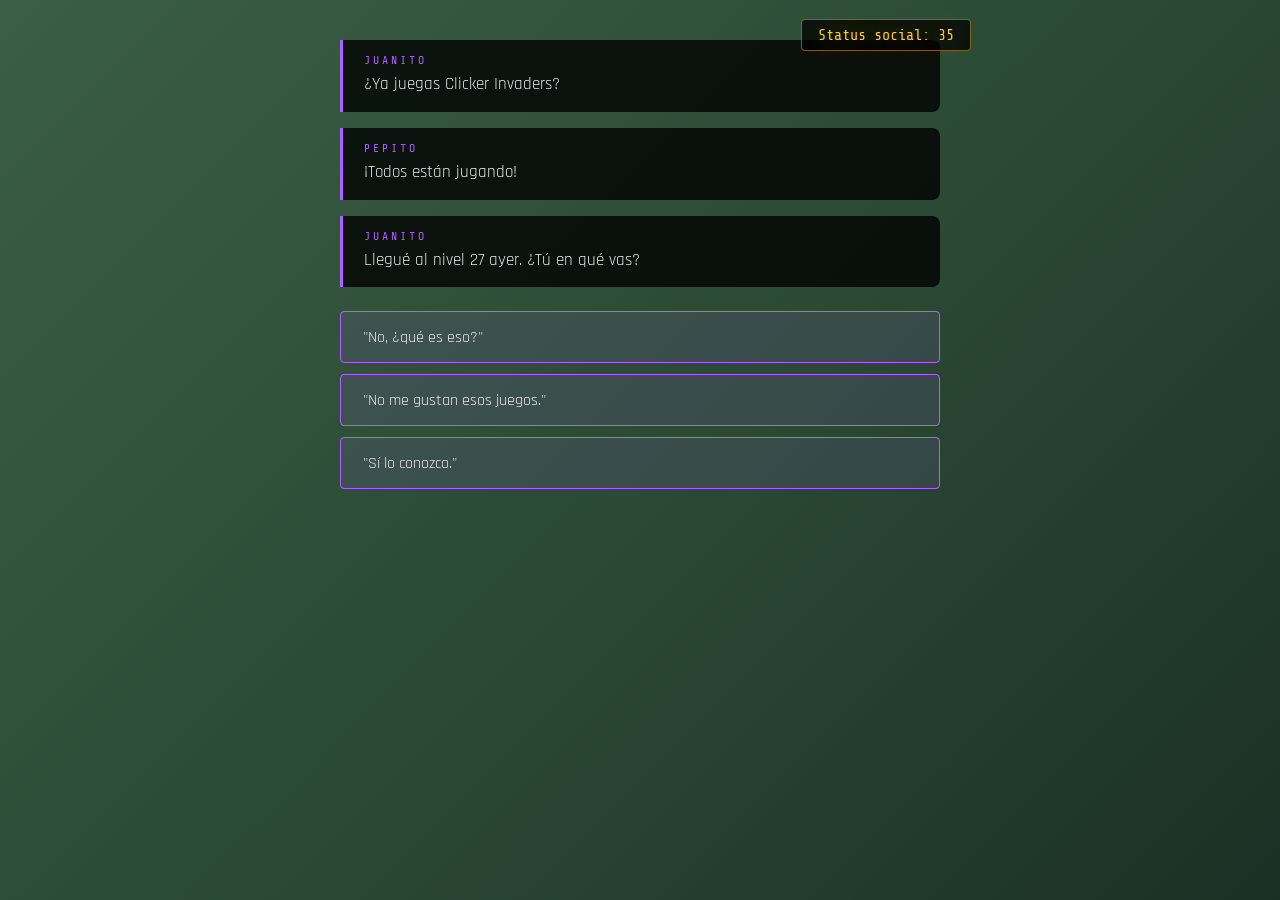
==== game/index.html @ 14fc4a37 "first commit" ====
<!DOCTYPE html>
<html lang="es">
<head>
    <meta charset="UTF-8">
    <meta name="viewport" content="width=device-width, initial-scale=1.0">
    <title>Clicker Invaders - La Historia</title>
    <link rel="preconnect" href="https://fonts.googleapis.com">
    <link href="https://fonts.googleapis.com/css2?family=Rajdhani:wght@400;600;700&family=Share+Tech+Mono&display=swap" rel="stylesheet">
    <!-- Estilos del clicker base (capa de fondo) -->
    <link rel="stylesheet" href="clicker-styles.css">
    <!-- Estilos narrativos (capa superior) -->
    <link rel="stylesheet" href="styles.css">
</head>
<body>

<!-- =============================================
     CAPA 1: EL CLICKER (siempre presente en el DOM)
     Todas las escenas que necesitan el clicker lo
     muestran simplemente quitando el overlay.
============================================= -->
<div id="game-container">
    <canvas id="particle-canvas"></canvas>
    <div id="grid-overlay"></div>

    <header id="hud-top">
        <div class="hud-block" id="block-prestige">
            <span class="hud-label">PRESTIGE</span>
            <span class="hud-value" id="prestige-count">0</span>
        </div>
        <div class="hud-block" id="block-total">
            <span class="hud-label">ALL TIME</span>
            <span class="hud-value" id="total-clicks">0</span>
        </div>
        <div class="hud-block" id="block-cps">
            <span class="hud-label">POR SEGUNDO</span>
            <span class="hud-value" id="cps-display">0</span>
        </div>
    </header>

    <main id="main-area">
        <section id="score-section">
            <div id="score-wrapper">
                <div id="score-display">0</div>
                <div id="score-label">NEXUS COINS</div>
            </div>
            <div id="combo-wrapper">
                <div id="combo-bar-track"><div id="combo-bar-fill"></div></div>
                <div id="combo-info">
                    <span id="combo-label">COMBO</span>
                    <span id="combo-count">x1</span>
                </div>
            </div>
        </section>

        <section id="clicker-section">
            <div id="click-ring-outer">
                <div id="click-ring-inner">
                    <button id="click-btn" aria-label="Clicker principal">
                        <div id="btn-core">
                            <div id="btn-icon">⬡</div>
                            <div id="btn-label">CLICK</div>
                        </div>
                        <svg id="btn-progress-svg" viewBox="0 0 220 220">
                            <circle id="btn-progress-track" cx="110" cy="110" r="100"/>
                            <circle id="btn-progress-fill" cx="110" cy="110" r="100"/>
                        </svg>
                    </button>
                </div>
            </div>
            <div id="multiplier-display"></div>
            <div id="rage-bar-wrapper">
                <div id="rage-label">RAGE</div>
                <div id="rage-bar-track"><div id="rage-bar-fill"></div></div>
            </div>
        </section>

        <section id="upgrades-section">
            <div id="upgrades-title">MEJORAS</div>
            <div id="upgrades-list"></div>
            <button id="prestige-btn" class="hidden">⬡ PRESTIGE ⬡</button>
        </section>
    </main>

    <div id="floating-layer" aria-hidden="true"></div>
    <div id="toast-container" aria-live="polite"></div>
    <button id="golden-btn" class="hidden" aria-label="Golden click especial">✦</button>
    <div id="rage-overlay" class="hidden" aria-hidden="true"></div>
</div>
<!-- fin #game-container -->


<!-- =============================================
     CAPA 2: ESCENAS NARRATIVAS (sobre el clicker)
     Cada .scene ocupa el 100% de la pantalla.
     Las que tienen fondo sólido tapan el clicker.
     Las transparentes lo dejan visible.
============================================= -->

<!-- ESCENA 1: PATIO DEL COLEGIO -->
<div id="scene-1" class="scene active">
    <div class="scene-bg school-bg"></div>
    <div class="scene-overlay"></div>
    <div class="scene-content">
        <div class="status-chip" id="s1-status">Status social: 35</div>
        <div class="dialogue-box">
            <div class="char-name">JUANITO</div>
            <div class="char-text">¿Ya juegas Clicker Invaders?</div>
        </div>
        <div class="dialogue-box">
            <div class="char-name">PEPITO</div>
            <div class="char-text">¡Todos están jugando!</div>
        </div>
        <div class="dialogue-box">
            <div class="char-name">JUANITO</div>
            <div class="char-text">Llegué al nivel 27 ayer. ¿Tú en qué vas?</div>
        </div>
        <div class="options-container" id="s1-options">
            <button class="option-btn" data-option="1">"No, ¿qué es eso?"</button>
            <button class="option-btn" data-option="2">"No me gustan esos juegos."</button>
            <button class="option-btn" data-option="3">"Sí lo conozco."</button>
        </div>
    </div>
</div>

<!-- ESCENA 2: HABITACIÓN - PRIMER CONTACTO
     Fondo semi-transparente → se ve el clicker detrás -->
<div id="scene-2" class="scene">
    <!-- Overlay oscuro encima del clicker, dejando el clicker visible -->
    <div class="scene-bg room-bg dim"></div>
    <div class="scene-overlay semi"></div>

    <div class="tutorial-hud">
        <div class="tutorial-label">Haz clic.</div>
        <div class="tutorial-goal" id="s2-goal">Clics necesarios: 20</div>
    </div>

    <div class="chat-panel" id="s2-chat">
        <!-- mensajes añadidos por JS -->
    </div>

    <div class="notif-stream" id="s2-notifs"></div>
</div>

<!-- ESCENA 3: HABITACIÓN - ENGANCHE -->
<div id="scene-3" class="scene">
    <div class="scene-bg room-bg vivid"></div>
    <div class="scene-overlay semi"></div>

    <div class="top-hud">
        <div class="meta-counter" id="s3-counter">Meta: 500 clics (0/500)</div>
        <div class="time-bar-wrap">
            <div class="time-bar-fill" id="s3-timebar"></div>
        </div>
    </div>

    <div class="auto-buys" id="s3-buys"></div>

    <div class="parent-whisper" id="s3-parents">
        <div class="parent-line">MAMÁ (a lo lejos): "¿Sigues jugando, hijo?"</div>
        <div class="parent-line">PAPÁ (desde otro cuarto): "¡Ven a cenar!"</div>
    </div>
</div>

<!-- ESCENA 4: SALA DE ESTAR -->
<div id="scene-4" class="scene">
    <div class="scene-bg living-bg"></div>
    <div class="scene-overlay semi"></div>

    <div class="tv-set" id="s4-tv"></div>
    <div class="date-ticker" id="s4-date">01/09/2026</div>

    <div class="parent-whisper" id="s4-parents">
        <div class="parent-line">MAMÁ: "Ojalá fuera igual de dedicado con los estudios…"</div>
        <div class="parent-line">PAPÁ: "Al menos en eso le va bien; solo ha bajado en química."</div>
    </div>

    <div class="click-hud" id="s4-hud">
        <div class="click-progress-label" id="s4-progress">0/200</div>
        <div class="click-warn blink" id="s4-warn" style="display:none">¡Sigue clickeando o perderás tu progreso!</div>
    </div>

    <div class="status-chip" id="s4-status">Status social: 50</div>
</div>

<!-- ESCENA 5: COMPRA NO AUTORIZADA
     Fondo sólido, sin clicker -->
<div id="scene-5" class="scene">
    <div class="scene-bg living-bg solid"></div>
    <div class="scene-overlay solid-overlay"></div>

    <div class="purchase-modal" id="s5-modal">
        <div class="purchase-title">Caja Legendaria</div>
        <div class="purchase-price">Se requiere S/100</div>
        <div class="purchase-btns">
            <button class="pbtn pbtn-no" id="s5-no">No</button>
            <button class="pbtn pbtn-yes" id="s5-yes">Sí</button>
        </div>
    </div>

    <div class="forced-notif hidden" id="s5-forced">
        ¡Caja Legendaria adquirida con éxito!
    </div>

    <div class="thought-bubble hidden" id="s5-thought">
        "¡Oh no, les voy a mentir a mis papás y me van a matar!"
    </div>

    <div class="parent-reaction hidden" id="s5-parents">
        <div class="parent-line">MAMÁ: "Hijo, ¿te sientes bien? Últimamente estás más tranquilo."</div>
        <div class="parent-line">PAPÁ: "¿Ya estás listo para una cena familiar sin quejarte? Te mereces un descanso."</div>
    </div>
</div>

<!-- ESCENA 6: HABITACIÓN - FINAL -->
<div id="scene-6" class="scene">
    <div class="scene-bg room-bg psycho"></div>
    <div class="scene-overlay semi-dark"></div>

    <div class="level-stream" id="s6-levels"></div>
    <div class="eye-reflection hidden" id="s6-eyes">👁️</div>

    <div class="meta-display hidden" id="s6-meta">
        <div class="meta-line" id="s6-meta-text">Meta actual: 100,000,000 clics</div>
    </div>

    <div class="year-display hidden" id="s6-year">2027</div>

    <div class="exit-area hidden" id="s6-exit-area">
        <button class="exit-btn" id="s6-exit-btn">SALIR</button>
    </div>

    <div class="exit-dialog-box hidden" id="s6-exit-dialog">
        <div class="exit-msg" id="s6-exit-msg"></div>
        <button class="exit-dialog-btn" id="s6-exit-action"></button>
    </div>
</div>

<!-- CRÉDITOS -->
<div id="scene-credits" class="scene">
    <div class="scene-bg credits-bg"></div>
    <div class="credits-wrap">
        <div class="credits-title">CLICKER INVADERS</div>
        <div class="credits-sub">Un juego sobre adicción y tecnología</div>
        <div class="credits-roll" id="credits-roll">
            <p>Diseño y Narrativa</p>
            <p>Arte y Tecnología</p>
            <p>2026</p>
            <p style="margin-top:3rem;opacity:0.5;font-size:0.8rem;">Gracias por jugar.</p>
        </div>
    </div>
</div>

<!-- Transición a negro -->
<div id="black-screen"></div>

<!-- =============================================
     SCRIPTS: primero clicker, luego narrativa
============================================= -->
<script src="js/state.js"></script>
<script src="js/autosave.js"></script>
<script src="js/particles.js"></script>
<script src="js/rage.js"></script>
<script src="js/combo.js"></script>
<script src="js/effects.js"></script>
<script src="js/upgrade.js"></script>
<script src="js/auto-clicker.js"></script>
<script src="js/golden-click.js"></script>
<script src="js/psychedelia.js"></script>
<script src="js/ui.js"></script>
<script src="js/upgrades-ui.js"></script>
<script src="js/prestige.js"></script>
<script src="js/game-over.js"></script>
<script src="js/engine.js"></script>
<script src="js/input.js"></script>
<script src="game.js"></script>
</body>
</html>
---- game/clicker-styles.css ----
/* =============================================
   NEXUS CLICKER — style.css
   Dark neon, CRT-adjacent, hyper-addictive UI
============================================= */

:root {
    --c-bg:       #06060a;
    --c-panel:    #0d0d14;
    --c-border:   rgba(255,255,255,0.06);
    --c-text:     #e8e8f0;
    --c-muted:    #484860;
    --c-accent:   #b060ff;
    --c-cyan:     #00e5ff;
    --c-gold:     #ffc840;
    --c-red:      #ff2055;
    --c-green:    #00ff9d;
    --c-rage:     #ff3300;
    --font-mono:  'Share Tech Mono', monospace;
    --font-ui:    'Rajdhani', sans-serif;
    --glow-acc:   0 0 20px rgba(176,96,255,0.5);
    --glow-cyan:  0 0 20px rgba(0,229,255,0.5);
    --glow-gold:  0 0 30px rgba(255,200,64,0.7);
    --glow-red:   0 0 25px rgba(255,32,85,0.6);
}

*, *::before, *::after { margin:0; padding:0; box-sizing:border-box; }

body {
    font-family: var(--font-ui);
    background: var(--c-bg);
    color: var(--c-text);
    overflow: hidden;
    height: 100vh;
    width: 100vw;
    user-select: none;
}

/* =============================================
   FONDO
============================================= */
#game-container {
    position: relative;
    width: 100vw;
    height: 100vh;
    overflow: hidden;
    display: flex;
    flex-direction: column;
}

#particle-canvas {
    position: absolute;
    inset: 0;
    z-index: 0;
    pointer-events: none;
}

#grid-overlay {
    position: absolute;
    inset: 0;
    z-index: 0;
    pointer-events: none;
    background-image:
        linear-gradient(rgba(176,96,255,0.03) 1px, transparent 1px),
        linear-gradient(90deg, rgba(176,96,255,0.03) 1px, transparent 1px);
    background-size: 50px 50px;
}

/* =============================================
   HUD SUPERIOR
============================================= */
#hud-top {
    position: relative;
    z-index: 10;
    display: flex;
    justify-content: center;
    gap: 2px;
    padding: 0.6rem 1rem 0;
}

.hud-block {
    display: flex;
    flex-direction: column;
    align-items: center;
    padding: 0.5rem 1.8rem;
    border: 1px solid var(--c-border);
    background: var(--c-panel);
    min-width: 140px;
    position: relative;
    clip-path: polygon(8px 0%, calc(100% - 8px) 0%, 100% 8px, 100% 100%, calc(100% - 8px) 100%, 8px 100%, 0% calc(100% - 8px), 0% 8px);
}

.hud-label {
    font-size: 0.65rem;
    letter-spacing: 3px;
    color: var(--c-muted);
    font-family: var(--font-mono);
    text-transform: uppercase;
}

.hud-value {
    font-family: var(--font-mono);
    font-size: 1.4rem;
    color: var(--c-text);
    letter-spacing: 2px;
    transition: color 0.2s;
}

#block-prestige .hud-value { color: var(--c-gold); }
#block-cps .hud-value { color: var(--c-cyan); }

/* =============================================
   MAIN LAYOUT
============================================= */
#main-area {
    position: relative;
    z-index: 5;
    flex: 1;
    display: grid;
    grid-template-columns: 1fr auto 1fr;
    align-items: center;
    gap: 2rem;
    padding: 1rem 2rem 1.5rem;
    max-width: 1200px;
    margin: 0 auto;
    width: 100%;
}

/* =============================================
   SCORE
============================================= */
#score-section {
    display: flex;
    flex-direction: column;
    align-items: flex-end;
    gap: 1rem;
}

#score-wrapper { text-align: right; }

#score-display {
    font-family: var(--font-mono);
    font-size: clamp(2.5rem, 5vw, 4rem);
    font-weight: 400;
    color: var(--c-text);
    text-shadow: 0 0 30px rgba(255,255,255,0.15);
    transition: transform 0.1s, color 0.2s;
    line-height: 1;
    letter-spacing: 2px;
}

#score-display.bump {
    transform: scale(1.04);
    color: #fff;
}

#score-label {
    font-size: 0.7rem;
    letter-spacing: 4px;
    color: var(--c-muted);
    margin-top: 0.4rem;
}

#combo-wrapper {
    width: 280px;
    text-align: right;
}

#combo-bar-track {
    height: 3px;
    background: rgba(255,255,255,0.06);
    border-radius: 2px;
    overflow: hidden;
    margin-bottom: 0.4rem;
}

#combo-bar-fill {
    height: 100%;
    width: 0%;
    background: linear-gradient(90deg, var(--c-accent), var(--c-cyan));
    border-radius: 2px;
    transition: width 0.1s linear;
}

#combo-info {
    display: flex;
    justify-content: flex-end;
    align-items: baseline;
    gap: 0.5rem;
}

#combo-label {
    font-size: 0.65rem;
    letter-spacing: 3px;
    color: var(--c-muted);
    font-family: var(--font-mono);
}

#combo-count {
    font-family: var(--font-mono);
    font-size: 1.4rem;
    color: var(--c-accent);
    text-shadow: var(--glow-acc);
    transition: color 0.2s, text-shadow 0.2s;
    min-width: 3ch;
}

/* =============================================
   CLICKER BUTTON
============================================= */
#clicker-section {
    display: flex;
    flex-direction: column;
    align-items: center;
    gap: 1.2rem;
}

#click-ring-outer {
    width: 260px;
    height: 260px;
    border-radius: 50%;
    background: conic-gradient(from 0deg, rgba(176,96,255,0.1), rgba(0,229,255,0.1), rgba(176,96,255,0.1));
    padding: 3px;
    animation: ring-spin 8s linear infinite;
    flex-shrink: 0;
}

@keyframes ring-spin {
    from { transform: rotate(0deg); }
    to   { transform: rotate(360deg); }
}

#click-ring-inner {
    width: 100%;
    height: 100%;
    border-radius: 50%;
    background: var(--c-bg);
    display: flex;
    align-items: center;
    justify-content: center;
    animation: ring-spin 8s linear infinite reverse;
}

#click-btn {
    position: relative;
    width: 220px;
    height: 220px;
    border-radius: 50%;
    border: none;
    background: radial-gradient(circle at 38% 35%,
        rgba(176,96,255,0.25) 0%,
        rgba(100,0,200,0.15) 40%,
        rgba(0,0,0,0.6) 100%);
    cursor: pointer;
    outline: none;
    overflow: hidden;
    transition: transform 0.08s;
    box-shadow:
        0 0 0 1px rgba(176,96,255,0.2),
        inset 0 0 40px rgba(0,0,0,0.5),
        0 0 50px rgba(176,96,255,0.15);
}

#click-btn:active {
    transform: scale(0.91) !important;
    box-shadow:
        0 0 0 1px rgba(176,96,255,0.4),
        inset 0 0 60px rgba(176,96,255,0.2),
        0 0 80px rgba(176,96,255,0.3);
}

#btn-core {
    position: absolute;
    inset: 0;
    display: flex;
    flex-direction: column;
    align-items: center;
    justify-content: center;
    gap: 0.5rem;
    z-index: 2;
    pointer-events: none;
}

#btn-icon {
    font-size: 3.5rem;
    color: var(--c-accent);
    text-shadow: var(--glow-acc);
    animation: icon-pulse 2s ease-in-out infinite;
    line-height: 1;
}

@keyframes icon-pulse {
    0%, 100% { opacity: 0.8; transform: scale(1); }
    50%       { opacity: 1;   transform: scale(1.08); text-shadow: 0 0 40px rgba(176,96,255,0.9); }
}

#btn-label {
    font-size: 0.8rem;
    letter-spacing: 5px;
    color: rgba(255,255,255,0.4);
    font-family: var(--font-mono);
}

/* SVG progress ring */
#btn-progress-svg {
    position: absolute;
    inset: 0;
    width: 100%;
    height: 100%;
    transform: rotate(-90deg);
    pointer-events: none;
    z-index: 1;
}

#btn-progress-track {
    fill: none;
    stroke: rgba(255,255,255,0.04);
    stroke-width: 3;
}

#btn-progress-fill {
    fill: none;
    stroke: var(--c-accent);
    stroke-width: 3;
    stroke-linecap: round;
    stroke-dasharray: 628;
    stroke-dashoffset: 628;
    transition: stroke-dashoffset 0.3s ease-out;
    filter: drop-shadow(0 0 4px var(--c-accent));
}

/* Idle animation */
#click-btn.idle-bounce {
    animation: idle-bounce 3s ease-in-out infinite;
}

@keyframes idle-bounce {
    0%, 100% { transform: translateY(0px); }
    50%       { transform: translateY(-6px); }
}

/* Estados especiales */
#click-btn.rage-mode {
    box-shadow:
        0 0 0 2px rgba(255,32,85,0.5),
        0 0 60px rgba(255,51,0,0.4),
        inset 0 0 50px rgba(255,0,0,0.1);
    animation: rage-pulse 0.3s ease-in-out infinite;
}

@keyframes rage-pulse {
    0%, 100% { box-shadow: 0 0 0 2px rgba(255,32,85,0.5), 0 0 40px rgba(255,51,0,0.3); }
    50%       { box-shadow: 0 0 0 3px rgba(255,32,85,0.8), 0 0 80px rgba(255,51,0,0.6); }
}

/* RAGE OVERLAY */
#rage-overlay {
    position: fixed;
    inset: 0;
    z-index: 4;
    pointer-events: none;
    background: radial-gradient(ellipse at center, transparent 40%, rgba(255,32,85,0.12) 100%);
    animation: rage-vein 1s ease-in-out infinite;
}

@keyframes rage-vein {
    0%, 100% { opacity: 0.6; }
    50%       { opacity: 1; }
}

#rage-overlay.hidden { display: none; }

/* MULTIPLIER */
#multiplier-display {
    font-family: var(--font-mono);
    font-size: 1.2rem;
    color: var(--c-gold);
    text-shadow: var(--glow-gold);
    letter-spacing: 3px;
    min-height: 1.5rem;
    text-align: center;
    transition: opacity 0.3s;
}

/* RAGE BAR */
#rage-bar-wrapper {
    display: flex;
    align-items: center;
    gap: 0.6rem;
    width: 200px;
}

#rage-label {
    font-size: 0.6rem;
    letter-spacing: 3px;
    color: var(--c-muted);
    font-family: var(--font-mono);
    flex-shrink: 0;
}

#rage-bar-track {
    flex: 1;
    height: 3px;
    background: rgba(255,255,255,0.05);
    border-radius: 2px;
    overflow: hidden;
}

#rage-bar-fill {
    height: 100%;
    width: 0%;
    background: linear-gradient(90deg, #ff6600, #ff0055);
    border-radius: 2px;
    transition: width 0.1s;
}

/* =============================================
   UPGRADES
============================================= */
#upgrades-section {
    display: flex;
    flex-direction: column;
    gap: 0.6rem;
}

#upgrades-title {
    font-size: 0.65rem;
    letter-spacing: 4px;
    color: var(--c-muted);
    font-family: var(--font-mono);
    margin-bottom: 0.2rem;
}

#upgrades-list {
    display: flex;
    flex-direction: column;
    gap: 0.5rem;
}

.upgrade-card {
    background: var(--c-panel);
    border: 1px solid var(--c-border);
    padding: 0.8rem 1rem;
    cursor: pointer;
    position: relative;
    overflow: hidden;
    transition: border-color 0.2s, transform 0.1s;
    clip-path: polygon(6px 0%, 100% 0%, 100% calc(100% - 6px), calc(100% - 6px) 100%, 0% 100%, 0% 6px);
}

.upgrade-card:hover:not(.locked) {
    border-color: rgba(176,96,255,0.35);
    transform: translateX(3px);
}

.upgrade-card:active:not(.locked) {
    transform: translateX(3px) scale(0.98);
}

.upgrade-card.locked {
    cursor: not-allowed;
    opacity: 0.4;
}

.upgrade-card.owned {
    border-color: rgba(0,229,255,0.2);
    cursor: default;
}

.upgrade-card.owned::before {
    content: '';
    position: absolute;
    left: 0; top: 0; bottom: 0;
    width: 2px;
    background: var(--c-cyan);
    box-shadow: var(--glow-cyan);
}

.upgrade-shine {
    position: absolute;
    inset: 0;
    background: linear-gradient(90deg, transparent 0%, rgba(176,96,255,0.06) 50%, transparent 100%);
    transform: translateX(-100%);
    transition: none;
}

.upgrade-card:hover:not(.locked) .upgrade-shine {
    transform: translateX(100%);
    transition: transform 0.4s ease;
}

.upgrade-name {
    font-size: 0.95rem;
    font-weight: 700;
    letter-spacing: 1px;
    color: var(--c-text);
    line-height: 1;
    margin-bottom: 0.2rem;
}

.upgrade-desc {
    font-size: 0.72rem;
    color: var(--c-muted);
    letter-spacing: 0.5px;
    line-height: 1.3;
}

.upgrade-level {
    font-family: var(--font-mono);
    font-size: 0.75rem;
    color: var(--c-cyan);
    margin-top: 0.25rem;
}

.upgrade-cost {
    font-family: var(--font-mono);
    font-size: 0.8rem;
    color: var(--c-gold);
    margin-top: 0.15rem;
}

.upgrade-card.owned .upgrade-cost {
    color: var(--c-cyan);
}

.upgrade-progress {
    position: absolute;
    bottom: 0; left: 0;
    height: 2px;
    background: rgba(176,96,255,0.4);
    transition: width 0.3s ease-out;
}

/* PRESTIGE BTN */
#prestige-btn {
    margin-top: 0.5rem;
    padding: 1rem 1.5rem;
    background: transparent;
    border: 1px solid rgba(255,200,64,0.4);
    color: var(--c-gold);
    font-family: var(--font-ui);
    font-size: 1rem;
    font-weight: 700;
    letter-spacing: 4px;
    cursor: pointer;
    text-transform: uppercase;
    transition: all 0.3s;
    text-shadow: var(--glow-gold);
    animation: prestige-glow 2s ease-in-out infinite;
}

#prestige-btn:hover {
    background: rgba(255,200,64,0.08);
    border-color: var(--c-gold);
    box-shadow: 0 0 30px rgba(255,200,64,0.2);
}

@keyframes prestige-glow {
    0%, 100% { box-shadow: 0 0 10px rgba(255,200,64,0.1); }
    50%       { box-shadow: 0 0 25px rgba(255,200,64,0.3); }
}

.hidden { display: none !important; }

/* =============================================
   FLOATING NUMBERS
============================================= */
#floating-layer {
    position: fixed;
    inset: 0;
    pointer-events: none;
    z-index: 50;
    overflow: hidden;
}

.float-num {
    position: absolute;
    font-family: var(--font-mono);
    font-size: 1.5rem;
    font-weight: 400;
    color: var(--c-cyan);
    text-shadow: var(--glow-cyan);
    pointer-events: none;
    white-space: nowrap;
    animation: float-up 1s forwards ease-out;
}

.float-num.crit {
    font-size: 2.6rem;
    color: var(--c-gold);
    text-shadow: var(--glow-gold);
}

.float-num.combo-bonus {
    font-size: 2rem;
    color: var(--c-accent);
    text-shadow: var(--glow-acc);
}

.float-num.rage-hit {
    font-size: 3rem;
    color: var(--c-red);
    text-shadow: var(--glow-red);
}

.float-num.golden {
    font-size: 3.5rem;
    color: var(--c-gold);
    text-shadow: 0 0 40px rgba(255,200,64,0.9), 0 0 80px rgba(255,200,64,0.5);
}

@keyframes float-up {
    0%   { opacity: 1;   transform: translateY(0)     scale(1); }
    20%  { opacity: 1;   transform: translateY(-20px) scale(1.1); }
    100% { opacity: 0;   transform: translateY(-120px) scale(0.8); }
}

/* =============================================
   TOAST / NOTIFICACIONES
============================================= */
#toast-container {
    position: fixed;
    bottom: 2rem;
    left: 50%;
    transform: translateX(-50%);
    z-index: 60;
    display: flex;
    flex-direction: column;
    gap: 0.5rem;
    align-items: center;
    pointer-events: none;
}

.toast {
    background: var(--c-panel);
    border: 1px solid rgba(176,96,255,0.25);
    padding: 0.6rem 1.5rem;
    font-family: var(--font-mono);
    font-size: 0.85rem;
    letter-spacing: 2px;
    color: var(--c-text);
    clip-path: polygon(8px 0%, calc(100% - 8px) 0%, 100% 8px, 100% 100%, calc(100% - 8px) 100%, 8px 100%, 0% calc(100% - 8px), 0% 8px);
    animation: toast-in 0.3s ease-out, toast-out 0.4s 2.6s forwards ease-in;
    text-align: center;
}

.toast.gold {
    border-color: rgba(255,200,64,0.5);
    color: var(--c-gold);
    text-shadow: var(--glow-gold);
}

.toast.danger {
    border-color: rgba(255,32,85,0.5);
    color: var(--c-red);
}

@keyframes toast-in {
    from { opacity: 0; transform: translateY(10px) scale(0.95); }
    to   { opacity: 1; transform: translateY(0) scale(1); }
}

@keyframes toast-out {
    from { opacity: 1; }
    to   { opacity: 0; transform: translateY(-10px); }
}

/* =============================================
   GOLDEN CLICK BUTTON
============================================= */
#golden-btn {
    position: fixed;
    z-index: 70;
    width: 60px;
    height: 60px;
    border-radius: 50%;
    border: 2px solid rgba(255,200,64,0.6);
    background: radial-gradient(circle, rgba(255,200,64,0.2), transparent);
    color: var(--c-gold);
    font-size: 1.6rem;
    cursor: pointer;
    animation: golden-spin 4s linear infinite, golden-appear 0.5s ease-out;
    box-shadow: 0 0 30px rgba(255,200,64,0.5), 0 0 60px rgba(255,200,64,0.2);
    transition: transform 0.1s;
}

#golden-btn:hover { transform: scale(1.15); }
#golden-btn:active { transform: scale(0.9); }

@keyframes golden-spin {
    from { box-shadow: 0 0 30px rgba(255,200,64,0.5); }
    50%  { box-shadow: 0 0 60px rgba(255,200,64,0.9), 0 0 100px rgba(255,200,64,0.3); }
    to   { box-shadow: 0 0 30px rgba(255,200,64,0.5); }
}

@keyframes golden-appear {
    from { opacity: 0; transform: scale(0) rotate(-180deg); }
    to   { opacity: 1; transform: scale(1) rotate(0deg); }
}

/* =============================================
   SHAKE & EFFECTS
============================================= */
@keyframes screen-shake {
    0%   { transform: translate(0,0) rotate(0deg); }
    15%  { transform: translate(-3px, 2px) rotate(-0.5deg); }
    30%  { transform: translate(3px, -2px) rotate(0.5deg); }
    45%  { transform: translate(-2px, 3px) rotate(-0.3deg); }
    60%  { transform: translate(2px, -3px) rotate(0.3deg); }
    75%  { transform: translate(-1px, 1px) rotate(-0.2deg); }
    90%  { transform: translate(1px, -1px) rotate(0.2deg); }
    100% { transform: translate(0,0) rotate(0deg); }
}

.screen-shake {
    animation: screen-shake 0.35s ease-in-out;
}

/* Flash blanco en critical */
#game-container::after {
    content: '';
    position: fixed;
    inset: 0;
    background: white;
    opacity: 0;
    pointer-events: none;
    z-index: 3;
    transition: opacity 0.05s;
}

#game-container.flash-white::after {
    opacity: 0.07;
}

/* =============================================
   RESPONSIVE (mínimo viable)
============================================= */
@media (max-width: 900px) {
    #main-area {
        grid-template-columns: 1fr;
        grid-template-rows: auto auto auto;
        padding: 0.5rem 1rem;
        gap: 0.8rem;
    }
    #score-section { align-items: center; }
    #score-wrapper { text-align: center; }
    #combo-wrapper { text-align: center; }
    #combo-info { justify-content: center; }
    #upgrades-section { align-items: center; }
    #upgrades-list { width: 100%; max-width: 400px; }
    #click-ring-outer { width: 200px; height: 200px; }
    #click-btn { width: 170px; height: 170px; }
    #btn-icon { font-size: 2.8rem; }
    .hud-block { min-width: 100px; padding: 0.4rem 0.8rem; }
    .hud-value { font-size: 1.1rem; }
}

/* ============================
   PSYCHEDELIA OVERLAYS
   ============================ */
.psych-overlay {
    position: fixed;
    inset: 0;
    pointer-events: none;
    z-index: 9997;
}

#psych-scanlines {
    background: repeating-linear-gradient(
        0deg,
        transparent 0px,
        transparent 3px,
        rgba(0, 0, 0, 0.25) 3px,
        rgba(0, 0, 0, 0.25) 6px
    );
    background-size: 100% 6px;
    opacity: 0;
    transition: opacity 0.8s ease;
}

#psych-vignette {
    background: radial-gradient(
        ellipse at center,
        transparent 40%,
        rgba(0, 0, 0, 0.8) 100%
    );
    opacity: 0;
    transition: opacity 0.8s ease;
}

#psych-noise {
    width: 100%;
    height: 100%;
    image-rendering: pixelated;
    opacity: 0;
    transition: opacity 0.5s ease;
    display: none;
    mix-blend-mode: overlay;
}

#psych-lsd {
    width: 100%;
    height: 100%;
    image-rendering: auto;
    opacity: 0;
    transition: opacity 0.8s ease;
    display: none;
    mix-blend-mode: overlay;
}

#psych-static {
    width: 100%;
    height: 100%;
    image-rendering: pixelated;
    opacity: 1;
    display: none;
    z-index: 9998;
    pointer-events: none;
    position: fixed;
    inset: 0;
}

/* ─── POLYBIUS TEXT ─── */

.psych-polybius {
    position: fixed;
    inset: 0;
    z-index: 10000;
    pointer-events: none;
    display: flex;
    align-items: center;
    justify-content: center;
    font-family: var(--font-mono);
    font-size: clamp(2rem, 8vw, 6rem);
    font-weight: 700;
    color: #fff;
    text-shadow:
        0 0 40px rgba(176, 96, 255, 0.9),
        0 0 80px rgba(176, 96, 255, 0.6),
        0 0 120px rgba(176, 96, 255, 0.3),
        -2px -2px 0 #ff2055,
         2px -2px 0 #00f0ff,
        -2px  2px 0 #00f0ff,
         2px  2px 0 #ff2055;
    letter-spacing: 8px;
    animation: polybiusIn 0.3s ease-out forwards;
}

.psych-polybius-out {
    animation: polybiusOut 1.8s ease-in forwards;
}

@keyframes polybiusIn {
    0%   { opacity: 0; transform: scale(0.3) rotate(-5deg); filter: blur(8px); }
    100% { opacity: 1; transform: scale(1) rotate(0deg); filter: blur(0); }
}

@keyframes polybiusOut {
    0%   { opacity: 1; transform: scale(1) rotate(0deg); filter: blur(0); }
    60%  { opacity: 1; transform: scale(1.05); filter: blur(0); }
    100% { opacity: 0; transform: scale(1.5) rotate(3deg); filter: blur(12px); }
}

/* ─── GAME OVER ─── */

#gameover-overlay {
    position: fixed;
    inset: 0;
    z-index: 20000;
    background: rgba(0, 0, 0, 0.92);
    display: flex;
    align-items: center;
    justify-content: center;
    animation: govFadeIn 0.4s ease-out;
}

@keyframes govFadeIn {
    0%   { opacity: 0; }
    100% { opacity: 1; }
}

#gameover-box {
    max-width: 520px;
    width: 90%;
    padding: 2rem;
    text-align: center;
}

#gameover-title {
    font-family: var(--font-mono);
    font-size: clamp(2.5rem, 8vw, 5rem);
    font-weight: 700;
    color: #ff2055;
    text-shadow: 0 0 40px rgba(255, 32, 85, 0.6), 0 0 80px rgba(255, 32, 85, 0.3);
    letter-spacing: 6px;
    margin-bottom: 0.5rem;
}

#gameover-sub {
    font-size: 0.85rem;
    color: var(--c-muted);
    letter-spacing: 2px;
    margin-bottom: 1.5rem;
}

#gameover-stats {
    display: flex;
    flex-wrap: wrap;
    gap: 0.8rem;
    justify-content: center;
    margin-bottom: 1.5rem;
}

.gov-stat {
    background: rgba(255, 255, 255, 0.04);
    border: 1px solid rgba(255, 255, 255, 0.06);
    border-radius: 8px;
    padding: 0.6rem 1rem;
    min-width: 100px;
    flex: 1;
}

.gov-lbl {
    display: block;
    font-size: 0.6rem;
    color: var(--c-muted);
    letter-spacing: 1px;
    margin-bottom: 0.2rem;
}

.gov-val {
    display: block;
    font-family: var(--font-mono);
    font-size: 1rem;
    color: var(--c-gold);
}

#gameover-actions {
    display: flex;
    flex-direction: column;
    gap: 0.6rem;
    align-items: center;
}

.gov-btn {
    font-family: var(--font-mono);
    font-weight: 700;
    letter-spacing: 2px;
    border: none;
    border-radius: 6px;
    padding: 0.8rem 1.5rem;
    cursor: pointer;
    font-size: 0.9rem;
    width: 100%;
    max-width: 320px;
    transition: transform 0.15s, box-shadow 0.15s;
}

.gov-btn:hover {
    transform: scale(1.03);
}

.gov-btn-pay {
    background: linear-gradient(135deg, #b060ff, #ff2055);
    color: #fff;
    box-shadow: 0 0 20px rgba(176, 96, 255, 0.4);
}

.gov-btn-pay:hover {
    box-shadow: 0 0 40px rgba(176, 96, 255, 0.6);
}

.gov-btn-quit {
    background: rgba(255, 255, 255, 0.06);
    color: var(--c-muted);
    border: 1px solid rgba(255, 255, 255, 0.1);
}

.gov-btn-quit:hover {
    color: #fff;
    border-color: rgba(255, 255, 255, 0.3);
}

.gov-no-revive {
    font-size: 0.8rem;
    color: #ff2055;
    letter-spacing: 1px;
    padding: 0.5rem;
}

/* ─── PAGO FALSO ─── */

#gameover-pay-sim {
    padding: 2rem 1rem;
}

#gov-card {
    font-size: 4rem;
    margin-bottom: 1rem;
    animation: cardPulse 0.6s ease-in-out infinite alternate;
}

@keyframes cardPulse {
    0%   { transform: scale(1); }
    100% { transform: scale(1.08); }
}

#gov-pay-status {
    font-size: 0.9rem;
    color: var(--c-cyan);
    letter-spacing: 2px;
    margin-bottom: 1rem;
}

#gov-pay-track {
    width: 100%;
    height: 6px;
    background: rgba(255, 255, 255, 0.1);
    border-radius: 3px;
    overflow: hidden;
}

#gov-pay-fill {
    width: 0%;
    height: 100%;
    background: linear-gradient(90deg, #b060ff, #ff2055);
    border-radius: 3px;
    transition: width 0.15s;
}

/* ─── "MIRA LO QUE TE PERDERÁS" ─── */

#gov-miss-title {
    font-size: clamp(1.1rem, 4vw, 1.6rem);
    font-weight: 700;
    color: var(--c-gold);
    letter-spacing: 2px;
    margin-bottom: 1.2rem;
    animation: govBlink 0.8s ease-in-out infinite alternate;
}

@keyframes govBlink {
    0%   { opacity: 0.6; }
    100% { opacity: 1; }
}

#gov-miss-items {
    display: flex;
    flex-direction: column;
    gap: 0.6rem;
    margin-bottom: 1.2rem;
}

.gov-miss-item {
    font-family: var(--font-mono);
    font-size: 0.85rem;
    color: var(--c-text);
    padding: 0.5rem;
    background: rgba(255, 255, 255, 0.03);
    border: 1px solid rgba(255, 255, 255, 0.06);
    border-radius: 6px;
    animation: govSlideIn 0.3s ease-out backwards;
}

.gov-miss-item:nth-child(1) { animation-delay: 0.1s; }
.gov-miss-item:nth-child(2) { animation-delay: 0.3s; }
.gov-miss-item:nth-child(3) { animation-delay: 0.5s; }
.gov-miss-item:nth-child(4) { animation-delay: 0.7s; }
.gov-miss-item:nth-child(5) { animation-delay: 0.9s; }

@keyframes govSlideIn {
    0%   { opacity: 0; transform: translateX(-30px); }
    100% { opacity: 1; transform: translateX(0); }
}

#gov-miss-pulse {
    font-size: 0.85rem;
    color: #ff2055;
    letter-spacing: 1px;
    margin-bottom: 1rem;
    animation: govBlink 0.5s ease-in-out infinite alternate;
}

/* ─── REINICIANDO ─── */

#gov-reset-title {
    font-family: var(--font-mono);
    font-size: clamp(1.5rem, 5vw, 2.5rem);
    color: #ff2055;
    letter-spacing: 4px;
    margin-bottom: 1rem;
}

#gov-reset-track {
    width: 100%;
    height: 8px;
    background: rgba(255, 255, 255, 0.08);
    border-radius: 4px;
    overflow: hidden;
    margin-bottom: 0.8rem;
}

#gov-reset-fill {
    width: 0%;
    height: 100%;
    background: linear-gradient(90deg, #ff2055, #b060ff);
    border-radius: 4px;
    transition: width 0.15s;
}

#gov-reset-text {
    font-size: 0.75rem;
    color: var(--c-muted);
    letter-spacing: 1px;
    font-family: var(--font-mono);
}
---- game/styles.css ----
/* =============================================
   CLICKER INVADERS - LA HISTORIA
   Capa narrativa sobre el clicker
============================================= */

:root {
    --c-bg:      #06060a;
    --c-panel:   #0d0d14;
    --c-border:  rgba(255,255,255,0.06);
    --c-text:    #e8e8f0;
    --c-muted:   #484860;
    --c-accent:  #b060ff;
    --c-cyan:    #00e5ff;
    --c-gold:    #ffc840;
    --c-red:     #ff2055;
    --c-green:   #00ff9d;
    --font-mono: 'Share Tech Mono', monospace;
    --font-ui:   'Rajdhani', sans-serif;
    --glow-acc:  0 0 20px rgba(176,96,255,0.5);
    --glow-gold: 0 0 30px rgba(255,200,64,0.7);
    --glow-red:  0 0 25px rgba(255,32,85,0.6);
    --glow-cyan: 0 0 20px rgba(0,229,255,0.5);
}

*, *::before, *::after { margin:0; padding:0; box-sizing:border-box; }

html, body {
    width: 100vw;
    height: 100vh;
    overflow: hidden;
    background: var(--c-bg);
    color: var(--c-text);
    font-family: var(--font-ui);
    user-select: none;
}

/* =============================================
   CLICKER BASE (fondo de todo)
   El #game-container del clicker queda fijo
   detrás de las escenas narrativas.
   pointer-events:none por defecto — solo se
   habilita cuando la escena activa lo necesita.
============================================= */

#game-container {
    position: fixed;
    inset: 0;
    z-index: 1;
    display: flex;
    flex-direction: column;
    overflow: hidden;
    pointer-events: none; /* las escenas controlan cuándo el clicker recibe clics */
}

/* Cuando el clicker está activo lo habilitamos via JS con:
   #game-container { pointer-events: auto }
   o directamente en el botón. */
#click-btn {
    pointer-events: none; /* empieza deshabilitado, game.js lo activa */
}

/* =============================================
   ESCENAS NARRATIVAS
   z-index: 10 → siempre encima del clicker
============================================= */

.scene {
    position: fixed;
    inset: 0;
    z-index: 10;
    display: none;
    opacity: 0;
    transition: opacity 0.7s ease;
    pointer-events: none;
}

.scene.active {
    display: block;
    opacity: 1;
    pointer-events: none; /* default: clicks fall through to the clicker below */
}

/* Scenes that need to capture clicks (solid background, no clicker underneath) */
#scene-1.active,
#scene-5.active,
#scene-credits.active {
    pointer-events: auto;
}

/* For scenes 2,3,4,6: only specific HUD elements capture clicks.
   The scene itself stays pointer-events:none so the clicker button
   underneath receives mouse events. */

/* ── Fondos de escena ── */
.scene-bg {
    position: absolute;
    inset: 0;
    z-index: 0;
    pointer-events: none;
}

.school-bg  { background: linear-gradient(135deg, #3b5e46 0%, #2a4834 55%, #1b3024 100%); }
.room-bg    { background: linear-gradient(135deg, #18182e 0%, #10101e 55%, #080810 100%); }
.living-bg  { background: linear-gradient(135deg, #0e0e1a 0%, #080810 55%, #040408 100%); }
.credits-bg { background: #000; }

.dim    { filter: saturate(0.45); }
.vivid  { filter: saturate(1.5) brightness(1.05); }
.psycho { filter: saturate(2.8) brightness(1.2) hue-rotate(20deg); }

/* ── Overlays de escena ── */
.scene-overlay {
    position: absolute;
    inset: 0;
    z-index: 1;
    pointer-events: none;
}

/* Escenas que muestran el clicker de fondo:
   overlay semi-transparente + pointer-events:none en el bg.
   El clicker (z-index:1) queda visible a través. */
.semi        { background: rgba(0,0,0,0.0); } /* transparente — clicker visible */
.semi-dark   { background: rgba(0,0,0,0.25); }
.solid-overlay { background: rgba(6,6,10,0.98); }

/* Escenas 2,3,4,6: la escena NO tiene fondo sólido,
   por eso el clicker es visible debajo */
#scene-2 .scene-bg,
#scene-3 .scene-bg,
#scene-4 .scene-bg,
#scene-6 .scene-bg { opacity: 0.4; }

/* =============================================
   CONTENIDO DE ESCENAS
   Todo lo narrativo tiene z-index >= 20
============================================= */

.scene-content {
    position: relative;
    z-index: 20;
    width: 100%;
    max-width: 720px;
    padding: 2.5rem 2rem;
    margin: 0 auto;
    display: flex;
    flex-direction: column;
    align-items: center;
    gap: 1rem;
    max-height: 100vh;
    overflow-y: auto;
}

/* ── STATUS CHIP ── */
.status-chip {
    position: absolute;
    top: 1.2rem;
    right: 1.8rem;
    z-index: 30;
    font-family: var(--font-mono);
    font-size: 0.95rem;
    color: var(--c-gold);
    background: rgba(0,0,0,0.75);
    padding: 0.4rem 1rem;
    border: 1px solid rgba(255,200,64,0.45);
    border-radius: 4px;
    text-shadow: var(--glow-gold);
    pointer-events: none;
}

/* ── DIÁLOGOS ── */
.dialogue-box {
    background: rgba(0,0,0,0.78);
    border-left: 3px solid var(--c-accent);
    padding: 0.9rem 1.3rem;
    border-radius: 0 8px 8px 0;
    width: 100%;
    max-width: 600px;
    animation: fadeSlideIn 0.4s ease both;
}

.char-name {
    font-family: var(--font-mono);
    font-size: 0.72rem;
    color: var(--c-accent);
    letter-spacing: 3px;
    margin-bottom: 0.3rem;
}

.char-text {
    font-size: 1.05rem;
    line-height: 1.5;
    color: var(--c-text);
}

@keyframes fadeSlideIn {
    from { opacity: 0; transform: translateX(-12px); }
    to   { opacity: 1; transform: translateX(0); }
}

/* ── OPCIONES (escena 1) ── */
.options-container {
    display: flex;
    flex-direction: column;
    gap: 0.7rem;
    width: 100%;
    max-width: 600px;
    margin-top: 0.5rem;
}

.option-btn {
    background: rgba(176,96,255,0.1);
    border: 1px solid var(--c-accent);
    color: var(--c-text);
    padding: 0.9rem 1.4rem;
    font-family: var(--font-ui);
    font-size: 1rem;
    cursor: pointer;
    transition: background 0.2s, transform 0.15s;
    border-radius: 4px;
    text-align: left;
}

.option-btn:hover {
    background: rgba(176,96,255,0.28);
    transform: translateX(5px);
}

/* =============================================
   TUTORIAL HUD (escena 2)
============================================= */

.tutorial-hud {
    position: absolute;
    top: 1.5rem;
    left: 50%;
    transform: translateX(-50%);
    z-index: 25;
    text-align: center;
    pointer-events: none;
    background: rgba(0,0,0,0.65);
    padding: 0.7rem 2rem;
    border-radius: 8px;
    border: 1px solid rgba(0,229,255,0.2);
}

.tutorial-label {
    font-family: var(--font-mono);
    font-size: 1.8rem;
    color: var(--c-cyan);
    text-shadow: var(--glow-cyan);
    margin-bottom: 0.25rem;
}

.tutorial-goal {
    font-family: var(--font-mono);
    font-size: 1.1rem;
    color: var(--c-gold);
    text-shadow: var(--glow-gold);
}

/* =============================================
   CHAT PANEL (escena 2)
============================================= */

.chat-panel {
    position: absolute;
    bottom: 2rem;
    right: 1.5rem;
    z-index: 25;
    width: 280px;
    background: rgba(0,0,0,0.88);
    border: 1px solid var(--c-border);
    border-radius: 8px;
    padding: 0.8rem 1rem;
    pointer-events: none;
}

.chat-msg {
    font-size: 0.88rem;
    color: var(--c-text);
    margin-bottom: 0.45rem;
    animation: fadeSlideIn 0.4s ease both;
}

.chat-from {
    color: var(--c-accent);
    font-weight: 700;
}

/* =============================================
   STREAM DE NOTIFICACIONES (escena 2)
============================================= */

.notif-stream {
    position: absolute;
    top: 5.5rem;
    left: 50%;
    transform: translateX(-50%);
    z-index: 25;
    text-align: center;
    pointer-events: none;
    width: 420px;
}

.game-notif {
    font-family: var(--font-mono);
    font-size: 0.95rem;
    color: var(--c-green);
    margin-bottom: 0.2rem;
    animation: notifPop 3.5s ease both;
    background: rgba(0,0,0,0.6);
    padding: 0.3rem 0.8rem;
    border-radius: 4px;
    display: inline-block;
}

@keyframes notifPop {
    0%   { opacity: 0; transform: scale(0.85); }
    12%  { opacity: 1; transform: scale(1.03); }
    70%  { opacity: 1; }
    100% { opacity: 0; transform: translateY(-8px) scale(0.9); }
}

/* =============================================
   TOP HUD (escena 3)
============================================= */

.top-hud {
    position: absolute;
    top: 1.2rem;
    left: 50%;
    transform: translateX(-50%);
    z-index: 25;
    text-align: center;
    pointer-events: none;
    background: rgba(0,0,0,0.65);
    padding: 0.7rem 2rem;
    border-radius: 8px;
    border: 1px solid rgba(0,229,255,0.2);
}

.meta-counter {
    font-family: var(--font-mono);
    font-size: 1.2rem;
    color: var(--c-cyan);
    text-shadow: var(--glow-cyan);
    margin-bottom: 0.5rem;
}

.time-bar-wrap {
    width: 280px;
    height: 5px;
    background: rgba(255,255,255,0.1);
    border-radius: 3px;
    overflow: hidden;
    margin: 0 auto;
}

.time-bar-fill {
    height: 100%;
    width: 0%;
    background: linear-gradient(90deg, var(--c-accent), var(--c-cyan));
    border-radius: 3px;
    transition: width 0.15s linear;
}

/* =============================================
   AUTO-COMPRAS (escena 3)
============================================= */

.auto-buys {
    position: absolute;
    top: 5.5rem;
    right: 1.8rem;
    z-index: 25;
    text-align: right;
    pointer-events: none;
}

.buy-notif {
    font-family: var(--font-mono);
    font-size: 0.88rem;
    color: var(--c-gold);
    margin-bottom: 0.25rem;
    background: rgba(0,0,0,0.7);
    padding: 0.25rem 0.6rem;
    border-radius: 3px;
    animation: slideFromRight 0.4s ease both;
}

@keyframes slideFromRight {
    from { opacity: 0; transform: translateX(20px); }
    to   { opacity: 1; transform: translateX(0); }
}

/* =============================================
   SUSURROS DE PADRES
============================================= */

.parent-whisper {
    position: absolute;
    bottom: 2rem;
    left: 1.8rem;
    z-index: 25;
    max-width: 420px;
    pointer-events: none;
    opacity: 0;
    transition: opacity 1s ease;
}

.parent-whisper.show { opacity: 1; }

.parent-line {
    font-style: italic;
    color: var(--c-muted);
    font-size: 0.88rem;
    margin-bottom: 0.4rem;
    background: rgba(0,0,0,0.55);
    padding: 0.2rem 0.5rem;
    border-radius: 3px;
}

/* =============================================
   TV (escena 4)
============================================= */

.tv-set {
    position: absolute;
    top: 12%;
    left: 4%;
    width: 200px;
    height: 145px;
    background: rgba(70,70,110,0.3);
    border: 2px solid rgba(255,255,255,0.07);
    border-radius: 6px;
    z-index: 15;
    animation: tvFlicker 0.12s infinite;
}

@keyframes tvFlicker {
    0%, 100% { opacity: 0.72; }
    50%       { opacity: 0.88; }
}

/* =============================================
   DATE TICKER (escena 4)
============================================= */

.date-ticker {
    position: absolute;
    top: 1.2rem;
    left: 50%;
    transform: translateX(-50%);
    z-index: 25;
    font-family: var(--font-mono);
    font-size: 1.7rem;
    color: var(--c-gold);
    text-shadow: var(--glow-gold);
    pointer-events: none;
    background: rgba(0,0,0,0.6);
    padding: 0.4rem 1.2rem;
    border-radius: 6px;
}

/* =============================================
   CLICK HUD (escena 4)
============================================= */

.click-hud {
    position: absolute;
    bottom: 5.5rem;
    left: 50%;
    transform: translateX(-50%);
    z-index: 25;
    text-align: center;
    pointer-events: none;
    background: rgba(0,0,0,0.7);
    padding: 0.7rem 1.5rem;
    border-radius: 8px;
    border: 1px solid rgba(0,229,255,0.2);
}

.click-progress-label {
    font-family: var(--font-mono);
    font-size: 1.4rem;
    color: var(--c-cyan);
    margin-bottom: 0.35rem;
}

.click-warn {
    font-family: var(--font-mono);
    font-size: 0.88rem;
    color: var(--c-red);
    text-shadow: var(--glow-red);
}

.blink { animation: blinkAnim 0.85s ease-in-out infinite; }

@keyframes blinkAnim {
    0%, 100% { opacity: 1; }
    50%       { opacity: 0.35; }
}

/* =============================================
   ESCENA 5: COMPRA
============================================= */

.purchase-modal {
    position: absolute;
    top: 50%;
    left: 50%;
    transform: translate(-50%, -50%);
    z-index: 25;
    background: rgba(10,10,20,0.97);
    border: 2px solid var(--c-gold);
    border-radius: 10px;
    padding: 2.5rem 3rem;
    text-align: center;
    box-shadow: 0 0 60px rgba(255,200,64,0.25);
    min-width: 320px;
}

.purchase-title {
    font-family: var(--font-mono);
    font-size: 1.8rem;
    color: var(--c-gold);
    text-shadow: var(--glow-gold);
    margin-bottom: 0.5rem;
}

.purchase-price {
    font-family: var(--font-mono);
    font-size: 1.3rem;
    color: var(--c-text);
    margin-bottom: 1.8rem;
}

.purchase-btns {
    display: flex;
    gap: 1.2rem;
    justify-content: center;
}

.pbtn {
    padding: 0.8rem 2rem;
    font-family: var(--font-ui);
    font-size: 1.1rem;
    font-weight: 700;
    cursor: pointer;
    border-radius: 5px;
    transition: all 0.2s;
    letter-spacing: 2px;
}

.pbtn-no  { background: rgba(255,32,85,0.15); color: var(--c-red);   border: 1px solid var(--c-red); }
.pbtn-no:hover  { background: rgba(255,32,85,0.3); }
.pbtn-yes { background: rgba(0,255,157,0.15); color: var(--c-green); border: 1px solid var(--c-green); }
.pbtn-yes:hover { background: rgba(0,255,157,0.3); }

.forced-notif {
    position: absolute;
    top: 50%;
    left: 50%;
    transform: translate(-50%,-50%);
    z-index: 28;
    font-family: var(--font-mono);
    font-size: 1.6rem;
    color: var(--c-gold);
    text-shadow: var(--glow-gold);
    text-align: center;
    background: rgba(0,0,0,0.85);
    padding: 1.2rem 2rem;
    border-radius: 8px;
    border: 1px solid rgba(255,200,64,0.4);
    animation: pulse 0.6s ease infinite alternate;
}

@keyframes pulse {
    from { transform: translate(-50%,-50%) scale(1); }
    to   { transform: translate(-50%,-50%) scale(1.04); }
}

.thought-bubble {
    position: absolute;
    top: 34%;
    left: 50%;
    transform: translateX(-50%);
    z-index: 29;
    font-style: italic;
    font-size: 1.05rem;
    color: var(--c-text);
    background: rgba(0,0,0,0.88);
    border: 1px solid var(--c-border);
    border-radius: 8px;
    padding: 1rem 1.5rem;
    max-width: 480px;
    text-align: center;
}

.parent-reaction {
    position: absolute;
    bottom: 8%;
    left: 50%;
    transform: translateX(-50%);
    z-index: 25;
    max-width: 560px;
    text-align: center;
    background: rgba(0,0,0,0.6);
    padding: 1rem 1.5rem;
    border-radius: 8px;
}

.parent-reaction .parent-line {
    font-size: 1rem;
    color: var(--c-text);
    opacity: 0.9;
    margin-bottom: 0.6rem;
    font-style: italic;
}

/* =============================================
   ESCENA 6: FINAL
============================================= */

.level-stream {
    position: absolute;
    top: 3rem;
    left: 50%;
    transform: translateX(-50%);
    z-index: 25;
    text-align: center;
    pointer-events: none;
    width: 500px;
    max-height: 180px;
    overflow: hidden;
}

.lvl-notif {
    font-family: var(--font-mono);
    font-size: 0.88rem;
    color: var(--c-green);
    margin-bottom: 0.18rem;
    animation: fadeSlideIn 0.3s ease both;
    background: rgba(0,0,0,0.5);
    padding: 0.15rem 0.5rem;
    border-radius: 3px;
    display: inline-block;
}

.eye-reflection {
    position: fixed;
    top: 50%;
    left: 50%;
    transform: translate(-50%,-50%);
    z-index: 22;
    font-size: 7rem;
    opacity: 0.18;
    pointer-events: none;
    filter: blur(2px);
    animation: eyePulse 2.2s ease-in-out infinite;
}

@keyframes eyePulse {
    0%,100% { opacity: 0.14; transform: translate(-50%,-50%) scale(1); }
    50%     { opacity: 0.26; transform: translate(-50%,-50%) scale(1.07); }
}

.meta-display {
    position: absolute;
    bottom: 38%;
    left: 50%;
    transform: translateX(-50%);
    z-index: 25;
    text-align: center;
    pointer-events: none;
    background: rgba(0,0,0,0.65);
    padding: 0.6rem 1.5rem;
    border-radius: 6px;
}

.meta-line {
    font-family: var(--font-mono);
    font-size: 1.1rem;
    color: var(--c-cyan);
    animation: metaChange 0.35s ease;
}

@keyframes metaChange {
    0%   { opacity: 0; transform: scale(0.9); }
    100% { opacity: 1; transform: scale(1); }
}

.year-display {
    position: absolute;
    bottom: 26%;
    left: 50%;
    transform: translateX(-50%);
    z-index: 25;
    font-family: var(--font-mono);
    font-size: 3.5rem;
    color: var(--c-accent);
    text-shadow: var(--glow-acc);
    pointer-events: none;
    background: rgba(0,0,0,0.5);
    padding: 0.2rem 1.2rem;
    border-radius: 6px;
}

.exit-area {
    position: absolute;
    bottom: 9%;
    left: 50%;
    transform: translateX(-50%);
    z-index: 30;
    pointer-events: auto;
}

.exit-btn {
    background: rgba(255,32,85,0.18);
    border: 2px solid var(--c-red);
    color: var(--c-red);
    padding: 1rem 3.5rem;
    font-family: var(--font-mono);
    font-size: 1.2rem;
    cursor: pointer;
    border-radius: 4px;
    letter-spacing: 4px;
    transition: all 0.25s;
    text-shadow: var(--glow-red);
}

.exit-btn:hover {
    background: rgba(255,32,85,0.35);
    transform: scale(1.04);
}

/* ── Diálogo de salida (uno a la vez) ── */
.exit-dialog-box {
    position: absolute;
    top: 50%;
    left: 50%;
    transform: translate(-50%,-50%);
    z-index: 35;
    background: rgba(4,4,12,0.97);
    border: 1px solid var(--c-border);
    border-radius: 8px;
    padding: 2.5rem 3rem;
    text-align: center;
    min-width: 340px;
    box-shadow: 0 0 40px rgba(0,0,0,0.9);
    animation: fadeSlideIn 0.3s ease both;
    pointer-events: auto;
}

.exit-msg {
    font-family: var(--font-mono);
    font-size: 1.2rem;
    color: var(--c-text);
    margin-bottom: 1.5rem;
    line-height: 1.5;
}

.exit-dialog-btn {
    background: rgba(176,96,255,0.2);
    border: 1px solid var(--c-accent);
    color: var(--c-accent);
    padding: 0.75rem 2.5rem;
    font-family: var(--font-ui);
    font-size: 1rem;
    font-weight: 700;
    cursor: pointer;
    border-radius: 4px;
    letter-spacing: 3px;
    transition: all 0.2s;
}

.exit-dialog-btn:hover {
    background: rgba(176,96,255,0.38);
    transform: scale(1.04);
}

.exit-dialog-btn.yes-btn {
    background: rgba(0,255,157,0.15);
    border-color: var(--c-green);
    color: var(--c-green);
}

.exit-dialog-btn.return-btn {
    background: rgba(255,200,64,0.2);
    border: 2px solid var(--c-gold);
    color: var(--c-gold);
    font-size: 1.1rem;
    padding: 0.9rem 2.8rem;
}

/* =============================================
   CRÉDITOS
============================================= */

#scene-credits {
    z-index: 200;
    display: flex;
    align-items: center;
    justify-content: center;
}

.credits-wrap {
    position: relative;
    z-index: 210;
    text-align: center;
    padding: 2rem;
}

.credits-title {
    font-family: var(--font-mono);
    font-size: clamp(2rem, 6vw, 4rem);
    color: var(--c-gold);
    text-shadow: var(--glow-gold);
    margin-bottom: 0.5rem;
    letter-spacing: 6px;
}

.credits-sub {
    font-size: 1.1rem;
    color: var(--c-muted);
    margin-bottom: 3rem;
    letter-spacing: 2px;
}

.credits-roll {
    animation: creditsScroll 12s linear forwards;
    font-size: 1.1rem;
    color: var(--c-text);
    line-height: 2.5;
}

@keyframes creditsScroll {
    from { opacity: 1; transform: translateY(0); }
    to   { opacity: 0; transform: translateY(-160px); }
}

/* =============================================
   TRANSICIÓN A NEGRO
============================================= */

#black-screen {
    position: fixed;
    inset: 0;
    background: #000;
    z-index: 9900;
    opacity: 0;
    pointer-events: none;
    transition: opacity 0.7s ease;
}

#black-screen.fade-in  { opacity: 1; pointer-events: all; }

/* =============================================
   VISTA TERCERA PERSONA (escena 6 ending)
============================================= */

.third-person-view {
    position: absolute;
    inset: 0;
    z-index: 40;
    display: flex;
    flex-direction: column;
    align-items: center;
    justify-content: center;
    text-align: center;
    padding: 2rem;
    background: rgba(0,0,0,0.55);
}

.third-person-view p {
    font-family: var(--font-mono);
    font-size: 1.35rem;
    color: var(--c-text);
    margin-bottom: 1.2rem;
    max-width: 600px;
    line-height: 1.65;
}

/* =============================================
   UTILIDAD
============================================= */

.hidden { display: none !important; }

/* Elementos del clicker que aparecen en body:
   aseguramos que queden encima de las escenas */
#floating-layer  { z-index: 500 !important; }
#toast-container { z-index: 500 !important; }
#golden-btn      { z-index: 500 !important; }
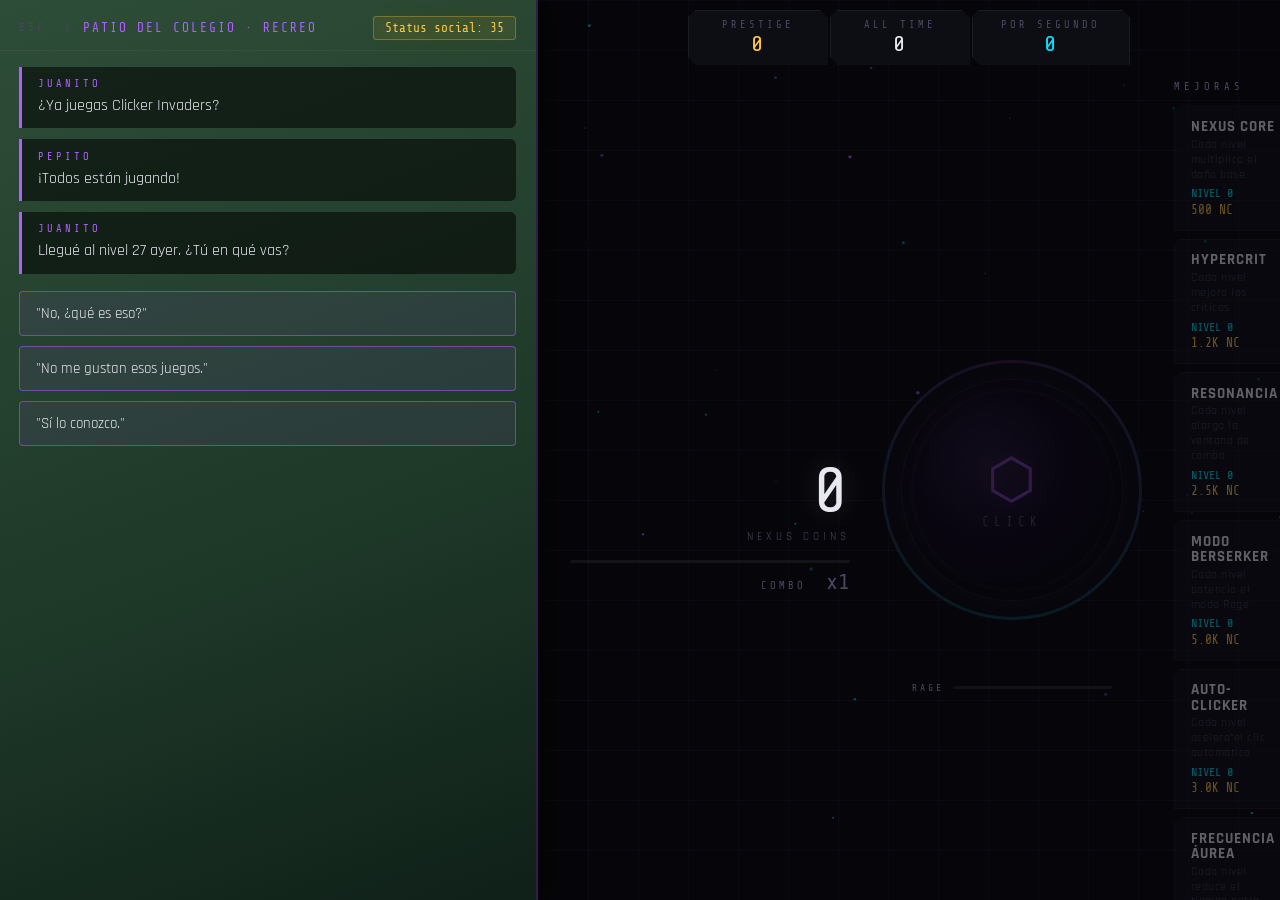
==== commit c9603b7c: "fixes" ====
--- a/game/index.html
+++ b/game/index.html
@@ -6,17 +6,184 @@
     <title>Clicker Invaders - La Historia</title>
     <link rel="preconnect" href="https://fonts.googleapis.com">
     <link href="https://fonts.googleapis.com/css2?family=Rajdhani:wght@400;600;700&family=Share+Tech+Mono&display=swap" rel="stylesheet">
-    <!-- Estilos del clicker base (capa de fondo) -->
     <link rel="stylesheet" href="clicker-styles.css">
-    <!-- Estilos narrativos (capa superior) -->
     <link rel="stylesheet" href="styles.css">
 </head>
 <body>
 
 <!-- =============================================
-     CAPA 1: EL CLICKER (siempre presente en el DOM)
-     Todas las escenas que necesitan el clicker lo
-     muestran simplemente quitando el overlay.
+     PANEL IZQUIERDO: NARRATIVA
+     Todas las escenas van aquí adentro.
+     Se muestran/ocultan con .active
+============================================= -->
+<div id="story-panel">
+
+    <!-- ESCENA 1: PATIO DEL COLEGIO -->
+    <div id="scene-1" class="scene active">
+        <div class="scene-bg school-bg"></div>
+        <div class="scene-header">
+            <span class="scene-label">ESC. 1</span>
+            <span class="scene-location">PATIO DEL COLEGIO · RECREO</span>
+            <span class="status-chip" id="s1-status">Status social: 35</span>
+        </div>
+        <div class="scene-content">
+            <div class="dialogue-box">
+                <div class="char-name">JUANITO</div>
+                <div class="char-text">¿Ya juegas Clicker Invaders?</div>
+            </div>
+            <div class="dialogue-box">
+                <div class="char-name">PEPITO</div>
+                <div class="char-text">¡Todos están jugando!</div>
+            </div>
+            <div class="dialogue-box">
+                <div class="char-name">JUANITO</div>
+                <div class="char-text">Llegué al nivel 27 ayer. ¿Tú en qué vas?</div>
+            </div>
+            <div class="options-container" id="s1-options">
+                <button class="option-btn" data-option="1">"No, ¿qué es eso?"</button>
+                <button class="option-btn" data-option="2">"No me gustan esos juegos."</button>
+                <button class="option-btn" data-option="3">"Sí lo conozco."</button>
+            </div>
+        </div>
+    </div>
+
+    <!-- ESCENA 2: HABITACIÓN - PRIMER CONTACTO -->
+    <div id="scene-2" class="scene">
+        <div class="scene-bg room-bg dim"></div>
+        <div class="scene-header">
+            <span class="scene-label">ESC. 2</span>
+            <span class="scene-location">HABITACIÓN · PC</span>
+            <span class="status-chip" id="s2-status">Status social: 35</span>
+        </div>
+        <div class="tutorial-hud">
+            <div class="tutorial-label">Haz clic.</div>
+            <div class="tutorial-goal" id="s2-goal">Clics necesarios: 20</div>
+        </div>
+        <div class="notif-stream" id="s2-notifs"></div>
+        <div class="scene-content" style="flex:1"></div>
+        <div class="chat-panel" id="s2-chat">
+            <div class="chat-title">CHAT DEL GRUPO</div>
+        </div>
+    </div>
+
+    <!-- ESCENA 3: HABITACIÓN - ENGANCHE -->
+    <div id="scene-3" class="scene">
+        <div class="scene-bg room-bg vivid"></div>
+        <div class="scene-header">
+            <span class="scene-label">ESC. 3</span>
+            <span class="scene-location">HABITACIÓN · NOCHE</span>
+        </div>
+        <div class="top-hud">
+            <div class="meta-counter" id="s3-counter">Meta: 500 clics (0/500)</div>
+            <div class="time-bar-wrap">
+                <div class="time-bar-fill" id="s3-timebar"></div>
+            </div>
+        </div>
+        <div class="auto-buys" id="s3-buys"></div>
+        <div class="scene-content" style="flex:1"></div>
+        <div class="parent-whisper" id="s3-parents">
+            <div class="parent-line">MAMÁ (a lo lejos): "¿Sigues jugando, hijo?"</div>
+            <div class="parent-line">PAPÁ (desde otro cuarto): "¡Ven a cenar!"</div>
+        </div>
+    </div>
+
+    <!-- ESCENA 4: SALA DE ESTAR -->
+    <div id="scene-4" class="scene">
+        <div class="scene-bg living-bg"></div>
+        <div class="scene-header">
+            <span class="scene-label">ESC. 4</span>
+            <span class="scene-location">SALA DE ESTAR</span>
+            <span class="status-chip" id="s4-status">Status social: 50</span>
+        </div>
+        <div class="date-ticker" id="s4-date">01/09/2026</div>
+        <div class="tv-set" id="s4-tv"></div>
+        <div class="click-hud" id="s4-hud">
+            <div class="click-progress-label" id="s4-progress">0/200</div>
+            <div class="click-warn blink" id="s4-warn" style="display:none">
+                ¡Sigue clickeando o pierdes tu progreso!
+            </div>
+        </div>
+        <div class="scene-content" style="flex:1"></div>
+        <div class="parent-whisper" id="s4-parents">
+            <div class="parent-line">MAMÁ: "Ojalá fuera igual de dedicado con los estudios…"</div>
+            <div class="parent-line">PAPÁ: "Al menos en eso le va bien; solo ha bajado en química."</div>
+        </div>
+    </div>
+
+    <!-- ESCENA 5: COMPRA NO AUTORIZADA -->
+    <div id="scene-5" class="scene">
+        <div class="scene-bg living-bg"></div>
+        <div class="scene-overlay solid-overlay"></div>
+        <div class="scene-header">
+            <span class="scene-label">ESC. 5</span>
+            <span class="scene-location">SALA DE ESTAR · PC</span>
+        </div>
+        <div class="scene-content" style="flex:1; justify-content:center; align-items:center; gap:1rem">
+            <div class="purchase-modal" id="s5-modal">
+                <div class="purchase-title">Caja Legendaria</div>
+                <div class="purchase-price">Se requiere S/100</div>
+                <div class="purchase-btns">
+                    <button class="pbtn pbtn-no" id="s5-no">No</button>
+                    <button class="pbtn pbtn-yes" id="s5-yes">Sí</button>
+                </div>
+            </div>
+            <div class="forced-notif hidden" id="s5-forced">
+                ¡Caja Legendaria adquirida con éxito!
+            </div>
+            <div class="thought-bubble hidden" id="s5-thought">
+                "¡Oh no, les voy a mentir a mis papás y me van a matar!"
+            </div>
+        </div>
+        <div class="parent-reaction hidden" id="s5-parents">
+            <div class="parent-line">MAMÁ: "Hijo, ¿te sientes bien? Últimamente estás más tranquilo."</div>
+            <div class="parent-line">PAPÁ: "¿Ya estás listo para una cena familiar sin quejarte? Te mereces un descanso."</div>
+        </div>
+    </div>
+
+    <!-- ESCENA 6: HABITACIÓN - FINAL -->
+    <div id="scene-6" class="scene">
+        <div class="scene-bg room-bg psycho"></div>
+        <div class="scene-header">
+            <span class="scene-label">ESC. 6</span>
+            <span class="scene-location">HABITACIÓN · ???</span>
+        </div>
+        <div class="level-stream" id="s6-levels"></div>
+        <div class="eye-reflection hidden" id="s6-eyes">👁️</div>
+        <div class="meta-display hidden" id="s6-meta">
+            <div class="meta-line" id="s6-meta-text">Meta actual: 100,000,000 clics</div>
+        </div>
+        <div class="year-display hidden" id="s6-year">2027</div>
+        <div class="scene-content" style="flex:1"></div>
+        <div class="exit-area hidden" id="s6-exit-area">
+            <button class="exit-btn" id="s6-exit-btn">SALIR</button>
+        </div>
+        <div class="exit-dialog-box hidden" id="s6-exit-dialog">
+            <div class="exit-msg" id="s6-exit-msg"></div>
+            <button class="exit-dialog-btn" id="s6-exit-action"></button>
+        </div>
+    </div>
+
+    <!-- CRÉDITOS -->
+    <div id="scene-credits" class="scene">
+        <div class="scene-bg credits-bg"></div>
+        <div class="credits-wrap">
+            <div class="credits-title">CLICKER INVADERS</div>
+            <div class="credits-sub">Un juego sobre adicción y tecnología</div>
+            <div class="credits-roll">
+                <p>Diseño y Narrativa</p>
+                <p>Arte y Tecnología</p>
+                <p>2026</p>
+                <p style="margin-top:2rem;opacity:0.4;font-size:0.8rem;">Gracias por jugar.</p>
+            </div>
+        </div>
+    </div>
+
+</div><!-- fin #story-panel -->
+
+
+<!-- =============================================
+     PANEL DERECHO: EL CLICKER
+     #game-container ocupa el resto del ancho
 ============================================= -->
 <div id="game-container">
     <canvas id="particle-canvas"></canvas>
@@ -86,175 +253,14 @@
     <button id="golden-btn" class="hidden" aria-label="Golden click especial">✦</button>
     <div id="rage-overlay" class="hidden" aria-hidden="true"></div>
 </div>
-<!-- fin #game-container -->
-
-
-<!-- =============================================
-     CAPA 2: ESCENAS NARRATIVAS (sobre el clicker)
-     Cada .scene ocupa el 100% de la pantalla.
-     Las que tienen fondo sólido tapan el clicker.
-     Las transparentes lo dejan visible.
-============================================= -->
-
-<!-- ESCENA 1: PATIO DEL COLEGIO -->
-<div id="scene-1" class="scene active">
-    <div class="scene-bg school-bg"></div>
-    <div class="scene-overlay"></div>
-    <div class="scene-content">
-        <div class="status-chip" id="s1-status">Status social: 35</div>
-        <div class="dialogue-box">
-            <div class="char-name">JUANITO</div>
-            <div class="char-text">¿Ya juegas Clicker Invaders?</div>
-        </div>
-        <div class="dialogue-box">
-            <div class="char-name">PEPITO</div>
-            <div class="char-text">¡Todos están jugando!</div>
-        </div>
-        <div class="dialogue-box">
-            <div class="char-name">JUANITO</div>
-            <div class="char-text">Llegué al nivel 27 ayer. ¿Tú en qué vas?</div>
-        </div>
-        <div class="options-container" id="s1-options">
-            <button class="option-btn" data-option="1">"No, ¿qué es eso?"</button>
-            <button class="option-btn" data-option="2">"No me gustan esos juegos."</button>
-            <button class="option-btn" data-option="3">"Sí lo conozco."</button>
-        </div>
-    </div>
-</div>
-
-<!-- ESCENA 2: HABITACIÓN - PRIMER CONTACTO
-     Fondo semi-transparente → se ve el clicker detrás -->
-<div id="scene-2" class="scene">
-    <!-- Overlay oscuro encima del clicker, dejando el clicker visible -->
-    <div class="scene-bg room-bg dim"></div>
-    <div class="scene-overlay semi"></div>
-
-    <div class="tutorial-hud">
-        <div class="tutorial-label">Haz clic.</div>
-        <div class="tutorial-goal" id="s2-goal">Clics necesarios: 20</div>
-    </div>
-
-    <div class="chat-panel" id="s2-chat">
-        <!-- mensajes añadidos por JS -->
-    </div>
-
-    <div class="notif-stream" id="s2-notifs"></div>
-</div>
-
-<!-- ESCENA 3: HABITACIÓN - ENGANCHE -->
-<div id="scene-3" class="scene">
-    <div class="scene-bg room-bg vivid"></div>
-    <div class="scene-overlay semi"></div>
-
-    <div class="top-hud">
-        <div class="meta-counter" id="s3-counter">Meta: 500 clics (0/500)</div>
-        <div class="time-bar-wrap">
-            <div class="time-bar-fill" id="s3-timebar"></div>
-        </div>
-    </div>
-
-    <div class="auto-buys" id="s3-buys"></div>
-
-    <div class="parent-whisper" id="s3-parents">
-        <div class="parent-line">MAMÁ (a lo lejos): "¿Sigues jugando, hijo?"</div>
-        <div class="parent-line">PAPÁ (desde otro cuarto): "¡Ven a cenar!"</div>
-    </div>
-</div>
-
-<!-- ESCENA 4: SALA DE ESTAR -->
-<div id="scene-4" class="scene">
-    <div class="scene-bg living-bg"></div>
-    <div class="scene-overlay semi"></div>
-
-    <div class="tv-set" id="s4-tv"></div>
-    <div class="date-ticker" id="s4-date">01/09/2026</div>
-
-    <div class="parent-whisper" id="s4-parents">
-        <div class="parent-line">MAMÁ: "Ojalá fuera igual de dedicado con los estudios…"</div>
-        <div class="parent-line">PAPÁ: "Al menos en eso le va bien; solo ha bajado en química."</div>
-    </div>
-
-    <div class="click-hud" id="s4-hud">
-        <div class="click-progress-label" id="s4-progress">0/200</div>
-        <div class="click-warn blink" id="s4-warn" style="display:none">¡Sigue clickeando o perderás tu progreso!</div>
-    </div>
-
-    <div class="status-chip" id="s4-status">Status social: 50</div>
-</div>
-
-<!-- ESCENA 5: COMPRA NO AUTORIZADA
-     Fondo sólido, sin clicker -->
-<div id="scene-5" class="scene">
-    <div class="scene-bg living-bg solid"></div>
-    <div class="scene-overlay solid-overlay"></div>
-
-    <div class="purchase-modal" id="s5-modal">
-        <div class="purchase-title">Caja Legendaria</div>
-        <div class="purchase-price">Se requiere S/100</div>
-        <div class="purchase-btns">
-            <button class="pbtn pbtn-no" id="s5-no">No</button>
-            <button class="pbtn pbtn-yes" id="s5-yes">Sí</button>
-        </div>
-    </div>
-
-    <div class="forced-notif hidden" id="s5-forced">
-        ¡Caja Legendaria adquirida con éxito!
-    </div>
-
-    <div class="thought-bubble hidden" id="s5-thought">
-        "¡Oh no, les voy a mentir a mis papás y me van a matar!"
-    </div>
-
-    <div class="parent-reaction hidden" id="s5-parents">
-        <div class="parent-line">MAMÁ: "Hijo, ¿te sientes bien? Últimamente estás más tranquilo."</div>
-        <div class="parent-line">PAPÁ: "¿Ya estás listo para una cena familiar sin quejarte? Te mereces un descanso."</div>
-    </div>
-</div>
-
-<!-- ESCENA 6: HABITACIÓN - FINAL -->
-<div id="scene-6" class="scene">
-    <div class="scene-bg room-bg psycho"></div>
-    <div class="scene-overlay semi-dark"></div>
-
-    <div class="level-stream" id="s6-levels"></div>
-    <div class="eye-reflection hidden" id="s6-eyes">👁️</div>
-
-    <div class="meta-display hidden" id="s6-meta">
-        <div class="meta-line" id="s6-meta-text">Meta actual: 100,000,000 clics</div>
-    </div>
-
-    <div class="year-display hidden" id="s6-year">2027</div>
-
-    <div class="exit-area hidden" id="s6-exit-area">
-        <button class="exit-btn" id="s6-exit-btn">SALIR</button>
-    </div>
-
-    <div class="exit-dialog-box hidden" id="s6-exit-dialog">
-        <div class="exit-msg" id="s6-exit-msg"></div>
-        <button class="exit-dialog-btn" id="s6-exit-action"></button>
-    </div>
-</div>
-
-<!-- CRÉDITOS -->
-<div id="scene-credits" class="scene">
-    <div class="scene-bg credits-bg"></div>
-    <div class="credits-wrap">
-        <div class="credits-title">CLICKER INVADERS</div>
-        <div class="credits-sub">Un juego sobre adicción y tecnología</div>
-        <div class="credits-roll" id="credits-roll">
-            <p>Diseño y Narrativa</p>
-            <p>Arte y Tecnología</p>
-            <p>2026</p>
-            <p style="margin-top:3rem;opacity:0.5;font-size:0.8rem;">Gracias por jugar.</p>
-        </div>
-    </div>
-</div>
+
 
 <!-- Transición a negro -->
 <div id="black-screen"></div>
 
+
 <!-- =============================================
-     SCRIPTS: primero clicker, luego narrativa
+     SCRIPTS
 ============================================= -->
 <script src="js/state.js"></script>
 <script src="js/autosave.js"></script>
--- a/game/styles.css
+++ b/game/styles.css
@@ -1,28 +1,32 @@
 /* =============================================
    CLICKER INVADERS - LA HISTORIA
-   Capa narrativa sobre el clicker
+   Layout split: narrativa izquierda / clicker derecha
 ============================================= */
 
 :root {
-    --c-bg:      #06060a;
-    --c-panel:   #0d0d14;
-    --c-border:  rgba(255,255,255,0.06);
-    --c-text:    #e8e8f0;
-    --c-muted:   #484860;
-    --c-accent:  #b060ff;
-    --c-cyan:    #00e5ff;
-    --c-gold:    #ffc840;
-    --c-red:     #ff2055;
-    --c-green:   #00ff9d;
-    --font-mono: 'Share Tech Mono', monospace;
-    --font-ui:   'Rajdhani', sans-serif;
-    --glow-acc:  0 0 20px rgba(176,96,255,0.5);
-    --glow-gold: 0 0 30px rgba(255,200,64,0.7);
-    --glow-red:  0 0 25px rgba(255,32,85,0.6);
-    --glow-cyan: 0 0 20px rgba(0,229,255,0.5);
-}
-
-*, *::before, *::after { margin:0; padding:0; box-sizing:border-box; }
+    --c-bg:        #06060a;
+    --c-panel:     #0d0d14;
+    --c-border:    rgba(255,255,255,0.06);
+    --c-text:      #e8e8f0;
+    --c-muted:     #484860;
+    --c-accent:    #b060ff;
+    --c-cyan:      #00e5ff;
+    --c-gold:      #ffc840;
+    --c-red:       #ff2055;
+    --c-green:     #00ff9d;
+    --font-mono:   'Share Tech Mono', monospace;
+    --font-ui:     'Rajdhani', sans-serif;
+    --glow-acc:    0 0 20px rgba(176,96,255,0.5);
+    --glow-gold:   0 0 30px rgba(255,200,64,0.7);
+    --glow-red:    0 0 25px rgba(255,32,85,0.6);
+    --glow-cyan:   0 0 20px rgba(0,229,255,0.5);
+
+    /* Ancho del panel narrativo */
+    --story-w: 42vw;
+    --divider: 2px;
+}
+
+*, *::before, *::after { margin: 0; padding: 0; box-sizing: border-box; }
 
 html, body {
     width: 100vw;
@@ -35,63 +39,98 @@
 }
 
 /* =============================================
-   CLICKER BASE (fondo de todo)
-   El #game-container del clicker queda fijo
-   detrás de las escenas narrativas.
-   pointer-events:none por defecto — solo se
-   habilita cuando la escena activa lo necesita.
-============================================= */
-
+   ROOT LAYOUT
+   Dos columnas fijas: story (izq) | clicker (der)
+============================================= */
+
+body {
+    display: flex;
+}
+
+/* ── Columna izquierda: narrativa ── */
+#story-panel {
+    position: relative;
+    width: var(--story-w);
+    height: 100vh;
+    flex-shrink: 0;
+    z-index: 20;
+    overflow: hidden;
+    display: flex;
+    flex-direction: column;
+    background: var(--c-bg);
+    border-right: var(--divider) solid rgba(176,96,255,0.25);
+    box-shadow: 4px 0 30px rgba(0,0,0,0.8);
+}
+
+/* ── Divisor luminoso ── */
+#story-panel::after {
+    content: '';
+    position: absolute;
+    top: 0; right: 0;
+    width: 1px;
+    height: 100%;
+    background: linear-gradient(
+        180deg,
+        transparent 0%,
+        rgba(176,96,255,0.6) 30%,
+        rgba(0,229,255,0.6) 70%,
+        transparent 100%
+    );
+    pointer-events: none;
+}
+
+/* ── Columna derecha: el clicker ocupa el resto ── */
 #game-container {
-    position: fixed;
-    inset: 0;
-    z-index: 1;
+    position: relative;
+    width: calc(100vw - var(--story-w) - var(--divider));
+    height: 100vh;
+    flex: 1;
     display: flex;
     flex-direction: column;
     overflow: hidden;
-    pointer-events: none; /* las escenas controlan cuándo el clicker recibe clics */
-}
-
-/* Cuando el clicker está activo lo habilitamos via JS con:
-   #game-container { pointer-events: auto }
-   o directamente en el botón. */
-#click-btn {
-    pointer-events: none; /* empieza deshabilitado, game.js lo activa */
+    z-index: 1;
+    pointer-events: auto; /* siempre interactivo */
+}
+
+/* El canvas de partículas llena solo su columna */
+#particle-canvas {
+    position: absolute;
+    inset: 0;
+    z-index: 0;
+    pointer-events: none;
+}
+
+#grid-overlay {
+    position: absolute;
+    inset: 0;
+    z-index: 0;
+    pointer-events: none;
 }
 
 /* =============================================
    ESCENAS NARRATIVAS
-   z-index: 10 → siempre encima del clicker
+   Todas van dentro de #story-panel
+   Se muestran/ocultan con .active
 ============================================= */
 
 .scene {
-    position: fixed;
+    position: absolute;
     inset: 0;
-    z-index: 10;
     display: none;
+    flex-direction: column;
     opacity: 0;
     transition: opacity 0.7s ease;
     pointer-events: none;
+    z-index: 10;
 }
 
 .scene.active {
-    display: block;
+    display: flex;
     opacity: 1;
-    pointer-events: none; /* default: clicks fall through to the clicker below */
-}
-
-/* Scenes that need to capture clicks (solid background, no clicker underneath) */
-#scene-1.active,
-#scene-5.active,
-#scene-credits.active {
     pointer-events: auto;
 }
 
-/* For scenes 2,3,4,6: only specific HUD elements capture clicks.
-   The scene itself stays pointer-events:none so the clicker button
-   underneath receives mouse events. */
-
-/* ── Fondos de escena ── */
+/* Fondos de escena (dentro del panel izquierdo) */
 .scene-bg {
     position: absolute;
     inset: 0;
@@ -99,186 +138,196 @@
     pointer-events: none;
 }
 
-.school-bg  { background: linear-gradient(135deg, #3b5e46 0%, #2a4834 55%, #1b3024 100%); }
-.room-bg    { background: linear-gradient(135deg, #18182e 0%, #10101e 55%, #080810 100%); }
-.living-bg  { background: linear-gradient(135deg, #0e0e1a 0%, #080810 55%, #040408 100%); }
+.school-bg  { background: linear-gradient(160deg, #2e4d38 0%, #1e3828 60%, #0f2018 100%); }
+.room-bg    { background: linear-gradient(160deg, #14142a 0%, #0c0c1e 60%, #06060f 100%); }
+.living-bg  { background: linear-gradient(160deg, #0a0a16 0%, #06060e 60%, #020208 100%); }
 .credits-bg { background: #000; }
 
-.dim    { filter: saturate(0.45); }
-.vivid  { filter: saturate(1.5) brightness(1.05); }
-.psycho { filter: saturate(2.8) brightness(1.2) hue-rotate(20deg); }
-
-/* ── Overlays de escena ── */
+.dim    { filter: saturate(0.45) brightness(0.85); }
+.vivid  { filter: saturate(1.6) brightness(1.1); }
+.psycho { filter: saturate(3) brightness(1.2) hue-rotate(20deg); }
+
 .scene-overlay {
     position: absolute;
     inset: 0;
     z-index: 1;
     pointer-events: none;
 }
-
-/* Escenas que muestran el clicker de fondo:
-   overlay semi-transparente + pointer-events:none en el bg.
-   El clicker (z-index:1) queda visible a través. */
-.semi        { background: rgba(0,0,0,0.0); } /* transparente — clicker visible */
-.semi-dark   { background: rgba(0,0,0,0.25); }
-.solid-overlay { background: rgba(6,6,10,0.98); }
-
-/* Escenas 2,3,4,6: la escena NO tiene fondo sólido,
-   por eso el clicker es visible debajo */
-#scene-2 .scene-bg,
-#scene-3 .scene-bg,
-#scene-4 .scene-bg,
-#scene-6 .scene-bg { opacity: 0.4; }
-
-/* =============================================
-   CONTENIDO DE ESCENAS
-   Todo lo narrativo tiene z-index >= 20
-============================================= */
-
+.solid-overlay { background: rgba(6,6,10,0.96); }
+
+/* =============================================
+   ESCENA 1: PATIO
+============================================= */
+
+/* Cabecera de escena con nombre de lugar */
+.scene-header {
+    position: relative;
+    z-index: 15;
+    padding: 1rem 1.2rem 0.6rem;
+    border-bottom: 1px solid rgba(255,255,255,0.05);
+    display: flex;
+    align-items: center;
+    gap: 0.6rem;
+    flex-shrink: 0;
+}
+
+.scene-label {
+    font-family: var(--font-mono);
+    font-size: 0.65rem;
+    letter-spacing: 3px;
+    color: var(--c-muted);
+    text-transform: uppercase;
+}
+
+.scene-location {
+    font-family: var(--font-mono);
+    font-size: 0.8rem;
+    color: var(--c-accent);
+    letter-spacing: 2px;
+}
+
+.status-chip {
+    margin-left: auto;
+    font-family: var(--font-mono);
+    font-size: 0.8rem;
+    color: var(--c-gold);
+    background: rgba(255,200,64,0.08);
+    padding: 0.25rem 0.7rem;
+    border: 1px solid rgba(255,200,64,0.3);
+    border-radius: 3px;
+    text-shadow: var(--glow-gold);
+    pointer-events: none;
+}
+
+/* Área de diálogos / scroll */
 .scene-content {
     position: relative;
-    z-index: 20;
-    width: 100%;
-    max-width: 720px;
-    padding: 2.5rem 2rem;
-    margin: 0 auto;
+    z-index: 15;
+    flex: 1;
     display: flex;
     flex-direction: column;
-    align-items: center;
-    gap: 1rem;
-    max-height: 100vh;
+    gap: 0.7rem;
+    padding: 1rem 1.2rem;
     overflow-y: auto;
-}
-
-/* ── STATUS CHIP ── */
-.status-chip {
-    position: absolute;
-    top: 1.2rem;
-    right: 1.8rem;
-    z-index: 30;
-    font-family: var(--font-mono);
-    font-size: 0.95rem;
-    color: var(--c-gold);
-    background: rgba(0,0,0,0.75);
-    padding: 0.4rem 1rem;
-    border: 1px solid rgba(255,200,64,0.45);
-    border-radius: 4px;
-    text-shadow: var(--glow-gold);
-    pointer-events: none;
-}
-
-/* ── DIÁLOGOS ── */
+    overflow-x: hidden;
+    /* scroll suave */
+    scrollbar-width: thin;
+    scrollbar-color: rgba(176,96,255,0.3) transparent;
+}
+
+.scene-content::-webkit-scrollbar { width: 4px; }
+.scene-content::-webkit-scrollbar-track { background: transparent; }
+.scene-content::-webkit-scrollbar-thumb { background: rgba(176,96,255,0.3); border-radius: 2px; }
+
+/* Diálogos */
 .dialogue-box {
-    background: rgba(0,0,0,0.78);
+    background: rgba(0,0,0,0.55);
     border-left: 3px solid var(--c-accent);
-    padding: 0.9rem 1.3rem;
-    border-radius: 0 8px 8px 0;
-    width: 100%;
-    max-width: 600px;
+    padding: 0.7rem 1rem;
+    border-radius: 0 6px 6px 0;
     animation: fadeSlideIn 0.4s ease both;
 }
 
 .char-name {
     font-family: var(--font-mono);
-    font-size: 0.72rem;
+    font-size: 0.65rem;
     color: var(--c-accent);
     letter-spacing: 3px;
-    margin-bottom: 0.3rem;
+    margin-bottom: 0.25rem;
 }
 
 .char-text {
-    font-size: 1.05rem;
+    font-size: 0.97rem;
     line-height: 1.5;
     color: var(--c-text);
 }
 
 @keyframes fadeSlideIn {
-    from { opacity: 0; transform: translateX(-12px); }
+    from { opacity: 0; transform: translateX(-10px); }
     to   { opacity: 1; transform: translateX(0); }
 }
 
-/* ── OPCIONES (escena 1) ── */
+/* Opciones */
 .options-container {
     display: flex;
     flex-direction: column;
-    gap: 0.7rem;
-    width: 100%;
-    max-width: 600px;
-    margin-top: 0.5rem;
+    gap: 0.6rem;
+    margin-top: 0.4rem;
 }
 
 .option-btn {
-    background: rgba(176,96,255,0.1);
-    border: 1px solid var(--c-accent);
+    background: rgba(176,96,255,0.08);
+    border: 1px solid rgba(176,96,255,0.5);
     color: var(--c-text);
-    padding: 0.9rem 1.4rem;
+    padding: 0.75rem 1rem;
     font-family: var(--font-ui);
-    font-size: 1rem;
+    font-size: 0.95rem;
     cursor: pointer;
-    transition: background 0.2s, transform 0.15s;
+    transition: background 0.2s, transform 0.15s, border-color 0.2s;
     border-radius: 4px;
     text-align: left;
 }
 
 .option-btn:hover {
-    background: rgba(176,96,255,0.28);
-    transform: translateX(5px);
-}
-
-/* =============================================
-   TUTORIAL HUD (escena 2)
-============================================= */
-
+    background: rgba(176,96,255,0.22);
+    border-color: var(--c-accent);
+    transform: translateX(4px);
+}
+
+/* =============================================
+   ESCENAS 2-4-6: HUDs superpuestos en el
+   panel narrativo izquierdo
+============================================= */
+
+/* Tutorial (escena 2) */
 .tutorial-hud {
-    position: absolute;
-    top: 1.5rem;
-    left: 50%;
-    transform: translateX(-50%);
-    z-index: 25;
-    text-align: center;
-    pointer-events: none;
-    background: rgba(0,0,0,0.65);
-    padding: 0.7rem 2rem;
-    border-radius: 8px;
-    border: 1px solid rgba(0,229,255,0.2);
+    position: relative;
+    z-index: 15;
+    padding: 0.8rem 1.2rem;
+    background: rgba(0,229,255,0.05);
+    border-bottom: 1px solid rgba(0,229,255,0.15);
+    flex-shrink: 0;
+    pointer-events: none;
 }
 
 .tutorial-label {
     font-family: var(--font-mono);
-    font-size: 1.8rem;
+    font-size: 1.4rem;
     color: var(--c-cyan);
     text-shadow: var(--glow-cyan);
-    margin-bottom: 0.25rem;
+    margin-bottom: 0.2rem;
 }
 
 .tutorial-goal {
     font-family: var(--font-mono);
-    font-size: 1.1rem;
+    font-size: 0.9rem;
     color: var(--c-gold);
-    text-shadow: var(--glow-gold);
-}
-
-/* =============================================
-   CHAT PANEL (escena 2)
-============================================= */
-
+}
+
+/* Chat (escena 2) */
 .chat-panel {
-    position: absolute;
-    bottom: 2rem;
-    right: 1.5rem;
-    z-index: 25;
-    width: 280px;
-    background: rgba(0,0,0,0.88);
-    border: 1px solid var(--c-border);
-    border-radius: 8px;
-    padding: 0.8rem 1rem;
-    pointer-events: none;
+    position: relative;
+    z-index: 15;
+    padding: 0.8rem 1.2rem;
+    background: rgba(0,0,0,0.4);
+    border-top: 1px solid rgba(255,255,255,0.05);
+    flex-shrink: 0;
+    pointer-events: none;
+    min-height: 80px;
+}
+
+.chat-title {
+    font-family: var(--font-mono);
+    font-size: 0.6rem;
+    letter-spacing: 3px;
+    color: var(--c-muted);
+    margin-bottom: 0.5rem;
 }
 
 .chat-msg {
-    font-size: 0.88rem;
+    font-size: 0.85rem;
     color: var(--c-text);
-    margin-bottom: 0.45rem;
+    margin-bottom: 0.35rem;
     animation: fadeSlideIn 0.4s ease both;
 }
 
@@ -287,38 +336,29 @@
     font-weight: 700;
 }
 
-/* =============================================
-   STREAM DE NOTIFICACIONES (escena 2)
-============================================= */
-
+/* Notificaciones del juego (escena 2) */
 .notif-stream {
-    position: absolute;
-    top: 5.5rem;
-    left: 50%;
-    transform: translateX(-50%);
-    z-index: 25;
-    text-align: center;
-    pointer-events: none;
-    width: 420px;
+    position: relative;
+    z-index: 15;
+    padding: 0.5rem 1.2rem;
+    pointer-events: none;
+    min-height: 2rem;
 }
 
 .game-notif {
     font-family: var(--font-mono);
-    font-size: 0.95rem;
+    font-size: 0.85rem;
     color: var(--c-green);
     margin-bottom: 0.2rem;
     animation: notifPop 3.5s ease both;
-    background: rgba(0,0,0,0.6);
-    padding: 0.3rem 0.8rem;
-    border-radius: 4px;
-    display: inline-block;
+    display: block;
 }
 
 @keyframes notifPop {
-    0%   { opacity: 0; transform: scale(0.85); }
-    12%  { opacity: 1; transform: scale(1.03); }
+    0%   { opacity: 0; transform: translateX(-6px); }
+    12%  { opacity: 1; transform: translateX(0); }
     70%  { opacity: 1; }
-    100% { opacity: 0; transform: translateY(-8px) scale(0.9); }
+    100% { opacity: 0; }
 }
 
 /* =============================================
@@ -326,34 +366,29 @@
 ============================================= */
 
 .top-hud {
-    position: absolute;
-    top: 1.2rem;
-    left: 50%;
-    transform: translateX(-50%);
-    z-index: 25;
-    text-align: center;
-    pointer-events: none;
-    background: rgba(0,0,0,0.65);
-    padding: 0.7rem 2rem;
-    border-radius: 8px;
-    border: 1px solid rgba(0,229,255,0.2);
+    position: relative;
+    z-index: 15;
+    padding: 0.8rem 1.2rem;
+    background: rgba(0,229,255,0.05);
+    border-bottom: 1px solid rgba(0,229,255,0.12);
+    flex-shrink: 0;
+    pointer-events: none;
 }
 
 .meta-counter {
     font-family: var(--font-mono);
-    font-size: 1.2rem;
+    font-size: 1rem;
     color: var(--c-cyan);
     text-shadow: var(--glow-cyan);
     margin-bottom: 0.5rem;
 }
 
 .time-bar-wrap {
-    width: 280px;
+    width: 100%;
     height: 5px;
-    background: rgba(255,255,255,0.1);
+    background: rgba(255,255,255,0.08);
     border-radius: 3px;
     overflow: hidden;
-    margin: 0 auto;
 }
 
 .time-bar-fill {
@@ -361,36 +396,25 @@
     width: 0%;
     background: linear-gradient(90deg, var(--c-accent), var(--c-cyan));
     border-radius: 3px;
-    transition: width 0.15s linear;
-}
-
-/* =============================================
-   AUTO-COMPRAS (escena 3)
-============================================= */
-
+    transition: width 0.12s linear;
+}
+
+/* Auto-compras (escena 3) */
 .auto-buys {
-    position: absolute;
-    top: 5.5rem;
-    right: 1.8rem;
-    z-index: 25;
-    text-align: right;
-    pointer-events: none;
+    position: relative;
+    z-index: 15;
+    padding: 0.4rem 1.2rem;
+    pointer-events: none;
+    min-height: 1.5rem;
 }
 
 .buy-notif {
     font-family: var(--font-mono);
-    font-size: 0.88rem;
+    font-size: 0.82rem;
     color: var(--c-gold);
-    margin-bottom: 0.25rem;
-    background: rgba(0,0,0,0.7);
-    padding: 0.25rem 0.6rem;
-    border-radius: 3px;
-    animation: slideFromRight 0.4s ease both;
-}
-
-@keyframes slideFromRight {
-    from { opacity: 0; transform: translateX(20px); }
-    to   { opacity: 1; transform: translateX(0); }
+    margin-bottom: 0.2rem;
+    animation: fadeSlideIn 0.3s ease both;
+    display: block;
 }
 
 /* =============================================
@@ -398,14 +422,14 @@
 ============================================= */
 
 .parent-whisper {
-    position: absolute;
-    bottom: 2rem;
-    left: 1.8rem;
-    z-index: 25;
-    max-width: 420px;
+    position: relative;
+    z-index: 15;
+    padding: 0.7rem 1.2rem;
+    border-top: 1px solid rgba(255,255,255,0.04);
     pointer-events: none;
     opacity: 0;
-    transition: opacity 1s ease;
+    transition: opacity 1.2s ease;
+    flex-shrink: 0;
 }
 
 .parent-whisper.show { opacity: 1; }
@@ -413,83 +437,49 @@
 .parent-line {
     font-style: italic;
     color: var(--c-muted);
-    font-size: 0.88rem;
-    margin-bottom: 0.4rem;
-    background: rgba(0,0,0,0.55);
-    padding: 0.2rem 0.5rem;
-    border-radius: 3px;
-}
-
-/* =============================================
-   TV (escena 4)
-============================================= */
-
-.tv-set {
-    position: absolute;
-    top: 12%;
-    left: 4%;
-    width: 200px;
-    height: 145px;
-    background: rgba(70,70,110,0.3);
-    border: 2px solid rgba(255,255,255,0.07);
-    border-radius: 6px;
-    z-index: 15;
-    animation: tvFlicker 0.12s infinite;
-}
-
-@keyframes tvFlicker {
-    0%, 100% { opacity: 0.72; }
-    50%       { opacity: 0.88; }
-}
-
-/* =============================================
-   DATE TICKER (escena 4)
+    font-size: 0.84rem;
+    margin-bottom: 0.35rem;
+    line-height: 1.4;
+}
+
+/* =============================================
+   ESCENA 4: SALA DE ESTAR
 ============================================= */
 
 .date-ticker {
-    position: absolute;
-    top: 1.2rem;
-    left: 50%;
-    transform: translateX(-50%);
-    z-index: 25;
-    font-family: var(--font-mono);
-    font-size: 1.7rem;
+    position: relative;
+    z-index: 15;
+    padding: 0.6rem 1.2rem;
+    font-family: var(--font-mono);
+    font-size: 1.5rem;
     color: var(--c-gold);
     text-shadow: var(--glow-gold);
     pointer-events: none;
-    background: rgba(0,0,0,0.6);
-    padding: 0.4rem 1.2rem;
-    border-radius: 6px;
-}
-
-/* =============================================
-   CLICK HUD (escena 4)
-============================================= */
+    flex-shrink: 0;
+    border-bottom: 1px solid rgba(255,200,64,0.12);
+    background: rgba(255,200,64,0.03);
+}
 
 .click-hud {
-    position: absolute;
-    bottom: 5.5rem;
-    left: 50%;
-    transform: translateX(-50%);
-    z-index: 25;
-    text-align: center;
-    pointer-events: none;
-    background: rgba(0,0,0,0.7);
-    padding: 0.7rem 1.5rem;
-    border-radius: 8px;
-    border: 1px solid rgba(0,229,255,0.2);
+    position: relative;
+    z-index: 15;
+    padding: 0.7rem 1.2rem;
+    pointer-events: none;
+    flex-shrink: 0;
+    background: rgba(0,229,255,0.04);
+    border-bottom: 1px solid rgba(0,229,255,0.1);
 }
 
 .click-progress-label {
     font-family: var(--font-mono);
-    font-size: 1.4rem;
+    font-size: 1.2rem;
     color: var(--c-cyan);
-    margin-bottom: 0.35rem;
+    margin-bottom: 0.3rem;
 }
 
 .click-warn {
     font-family: var(--font-mono);
-    font-size: 0.88rem;
+    font-size: 0.82rem;
     color: var(--c-red);
     text-shadow: var(--glow-red);
 }
@@ -498,273 +488,295 @@
 
 @keyframes blinkAnim {
     0%, 100% { opacity: 1; }
-    50%       { opacity: 0.35; }
-}
-
-/* =============================================
-   ESCENA 5: COMPRA
+    50%       { opacity: 0.3; }
+}
+
+/* TV (decorativa, dentro del panel) */
+.tv-set {
+    position: relative;
+    z-index: 15;
+    width: 100%;
+    height: 80px;
+    background: linear-gradient(
+        90deg,
+        rgba(60,60,100,0.25) 0%,
+        rgba(100,100,160,0.3) 50%,
+        rgba(60,60,100,0.25) 100%
+    );
+    border-top: 1px solid rgba(255,255,255,0.05);
+    border-bottom: 1px solid rgba(255,255,255,0.05);
+    animation: tvFlicker 0.15s infinite;
+    flex-shrink: 0;
+    display: flex;
+    align-items: center;
+    justify-content: center;
+}
+
+.tv-set::before {
+    content: '📺';
+    font-size: 2rem;
+    opacity: 0.3;
+}
+
+@keyframes tvFlicker {
+    0%, 100% { opacity: 0.75; }
+    50%       { opacity: 0.9; }
+}
+
+/* =============================================
+   ESCENA 5: COMPRA (panel completo)
 ============================================= */
 
 .purchase-modal {
-    position: absolute;
-    top: 50%;
-    left: 50%;
-    transform: translate(-50%, -50%);
+    position: relative;
     z-index: 25;
-    background: rgba(10,10,20,0.97);
+    margin: auto;
+    background: rgba(10,10,22,0.98);
     border: 2px solid var(--c-gold);
     border-radius: 10px;
-    padding: 2.5rem 3rem;
+    padding: 2rem 2rem 1.8rem;
     text-align: center;
-    box-shadow: 0 0 60px rgba(255,200,64,0.25);
-    min-width: 320px;
+    box-shadow: 0 0 50px rgba(255,200,64,0.2);
+    width: calc(100% - 2.4rem);
+    max-width: 360px;
+    align-self: center;
 }
 
 .purchase-title {
     font-family: var(--font-mono);
-    font-size: 1.8rem;
+    font-size: 1.5rem;
     color: var(--c-gold);
     text-shadow: var(--glow-gold);
-    margin-bottom: 0.5rem;
+    margin-bottom: 0.4rem;
 }
 
 .purchase-price {
     font-family: var(--font-mono);
-    font-size: 1.3rem;
+    font-size: 1.1rem;
     color: var(--c-text);
-    margin-bottom: 1.8rem;
+    margin-bottom: 1.5rem;
 }
 
 .purchase-btns {
     display: flex;
-    gap: 1.2rem;
+    gap: 1rem;
     justify-content: center;
 }
 
 .pbtn {
-    padding: 0.8rem 2rem;
+    padding: 0.7rem 1.8rem;
     font-family: var(--font-ui);
-    font-size: 1.1rem;
+    font-size: 1rem;
     font-weight: 700;
     cursor: pointer;
-    border-radius: 5px;
+    border-radius: 4px;
     transition: all 0.2s;
     letter-spacing: 2px;
 }
 
-.pbtn-no  { background: rgba(255,32,85,0.15); color: var(--c-red);   border: 1px solid var(--c-red); }
-.pbtn-no:hover  { background: rgba(255,32,85,0.3); }
-.pbtn-yes { background: rgba(0,255,157,0.15); color: var(--c-green); border: 1px solid var(--c-green); }
-.pbtn-yes:hover { background: rgba(0,255,157,0.3); }
+.pbtn-no  { background: rgba(255,32,85,0.12); color: var(--c-red);   border: 1px solid var(--c-red); }
+.pbtn-no:hover  { background: rgba(255,32,85,0.28); }
+.pbtn-yes { background: rgba(0,255,157,0.12); color: var(--c-green); border: 1px solid var(--c-green); }
+.pbtn-yes:hover { background: rgba(0,255,157,0.28); }
 
 .forced-notif {
-    position: absolute;
-    top: 50%;
-    left: 50%;
-    transform: translate(-50%,-50%);
+    position: relative;
     z-index: 28;
-    font-family: var(--font-mono);
-    font-size: 1.6rem;
+    margin: auto;
+    font-family: var(--font-mono);
+    font-size: 1.3rem;
     color: var(--c-gold);
     text-shadow: var(--glow-gold);
     text-align: center;
-    background: rgba(0,0,0,0.85);
-    padding: 1.2rem 2rem;
+    background: rgba(0,0,0,0.8);
+    padding: 1rem 1.5rem;
     border-radius: 8px;
-    border: 1px solid rgba(255,200,64,0.4);
-    animation: pulse 0.6s ease infinite alternate;
-}
-
-@keyframes pulse {
-    from { transform: translate(-50%,-50%) scale(1); }
-    to   { transform: translate(-50%,-50%) scale(1.04); }
+    border: 1px solid rgba(255,200,64,0.35);
+    align-self: center;
+    max-width: calc(100% - 2.4rem);
+    animation: pulseBorder 0.7s ease infinite alternate;
+}
+
+@keyframes pulseBorder {
+    from { box-shadow: 0 0 10px rgba(255,200,64,0.2); }
+    to   { box-shadow: 0 0 30px rgba(255,200,64,0.5); }
 }
 
 .thought-bubble {
+    position: relative;
+    z-index: 29;
+    margin: 0.5rem 1.2rem;
+    font-style: italic;
+    font-size: 0.95rem;
+    color: var(--c-text);
+    background: rgba(0,0,0,0.75);
+    border: 1px solid var(--c-border);
+    border-radius: 8px;
+    padding: 0.8rem 1rem;
+    line-height: 1.5;
+    animation: fadeSlideIn 0.4s ease both;
+}
+
+.parent-reaction {
+    position: relative;
+    z-index: 25;
+    padding: 0.8rem 1.2rem;
+    border-top: 1px solid rgba(255,255,255,0.05);
+    animation: fadeSlideIn 0.5s ease both;
+}
+
+.parent-reaction .parent-line {
+    font-size: 0.9rem;
+    color: var(--c-text);
+    margin-bottom: 0.5rem;
+    font-style: italic;
+    line-height: 1.5;
+}
+
+/* =============================================
+   ESCENA 6: FINAL
+============================================= */
+
+.level-stream {
+    position: relative;
+    z-index: 15;
+    padding: 0.5rem 1.2rem;
+    pointer-events: none;
+    min-height: 120px;
+    max-height: 180px;
+    overflow: hidden;
+    flex-shrink: 0;
+}
+
+.lvl-notif {
+    font-family: var(--font-mono);
+    font-size: 0.8rem;
+    color: var(--c-green);
+    margin-bottom: 0.15rem;
+    display: block;
+    animation: fadeSlideIn 0.3s ease both;
+}
+
+.eye-reflection {
     position: absolute;
-    top: 34%;
+    bottom: 30%;
     left: 50%;
     transform: translateX(-50%);
-    z-index: 29;
-    font-style: italic;
-    font-size: 1.05rem;
-    color: var(--c-text);
-    background: rgba(0,0,0,0.88);
-    border: 1px solid var(--c-border);
-    border-radius: 8px;
-    padding: 1rem 1.5rem;
-    max-width: 480px;
-    text-align: center;
-}
-
-.parent-reaction {
-    position: absolute;
-    bottom: 8%;
-    left: 50%;
-    transform: translateX(-50%);
-    z-index: 25;
-    max-width: 560px;
-    text-align: center;
-    background: rgba(0,0,0,0.6);
-    padding: 1rem 1.5rem;
-    border-radius: 8px;
-}
-
-.parent-reaction .parent-line {
-    font-size: 1rem;
-    color: var(--c-text);
-    opacity: 0.9;
-    margin-bottom: 0.6rem;
-    font-style: italic;
-}
-
-/* =============================================
-   ESCENA 6: FINAL
-============================================= */
-
-.level-stream {
-    position: absolute;
-    top: 3rem;
-    left: 50%;
-    transform: translateX(-50%);
-    z-index: 25;
-    text-align: center;
-    pointer-events: none;
-    width: 500px;
-    max-height: 180px;
-    overflow: hidden;
-}
-
-.lvl-notif {
-    font-family: var(--font-mono);
-    font-size: 0.88rem;
-    color: var(--c-green);
-    margin-bottom: 0.18rem;
-    animation: fadeSlideIn 0.3s ease both;
-    background: rgba(0,0,0,0.5);
-    padding: 0.15rem 0.5rem;
-    border-radius: 3px;
-    display: inline-block;
-}
-
-.eye-reflection {
-    position: fixed;
-    top: 50%;
-    left: 50%;
-    transform: translate(-50%,-50%);
-    z-index: 22;
-    font-size: 7rem;
-    opacity: 0.18;
+    z-index: 14;
+    font-size: 5rem;
+    opacity: 0.15;
     pointer-events: none;
     filter: blur(2px);
-    animation: eyePulse 2.2s ease-in-out infinite;
+    animation: eyePulse 2.5s ease-in-out infinite;
 }
 
 @keyframes eyePulse {
-    0%,100% { opacity: 0.14; transform: translate(-50%,-50%) scale(1); }
-    50%     { opacity: 0.26; transform: translate(-50%,-50%) scale(1.07); }
+    0%,100% { opacity: 0.1; transform: translateX(-50%) scale(1); }
+    50%     { opacity: 0.22; transform: translateX(-50%) scale(1.06); }
 }
 
 .meta-display {
-    position: absolute;
-    bottom: 38%;
-    left: 50%;
-    transform: translateX(-50%);
-    z-index: 25;
-    text-align: center;
-    pointer-events: none;
-    background: rgba(0,0,0,0.65);
-    padding: 0.6rem 1.5rem;
-    border-radius: 6px;
+    position: relative;
+    z-index: 15;
+    padding: 0.5rem 1.2rem;
+    pointer-events: none;
+    flex-shrink: 0;
+    background: rgba(0,229,255,0.04);
+    border-top: 1px solid rgba(0,229,255,0.1);
 }
 
 .meta-line {
     font-family: var(--font-mono);
-    font-size: 1.1rem;
+    font-size: 0.9rem;
     color: var(--c-cyan);
     animation: metaChange 0.35s ease;
 }
 
 @keyframes metaChange {
-    0%   { opacity: 0; transform: scale(0.9); }
+    0%   { opacity: 0; transform: scale(0.95); }
     100% { opacity: 1; transform: scale(1); }
 }
 
 .year-display {
-    position: absolute;
-    bottom: 26%;
-    left: 50%;
-    transform: translateX(-50%);
-    z-index: 25;
-    font-family: var(--font-mono);
-    font-size: 3.5rem;
+    position: relative;
+    z-index: 15;
+    padding: 0.4rem 1.2rem;
+    font-family: var(--font-mono);
+    font-size: 2.5rem;
     color: var(--c-accent);
     text-shadow: var(--glow-acc);
     pointer-events: none;
-    background: rgba(0,0,0,0.5);
-    padding: 0.2rem 1.2rem;
-    border-radius: 6px;
+    flex-shrink: 0;
+    text-align: center;
+    animation: yearFlash 0.5s ease both;
+}
+
+@keyframes yearFlash {
+    0%   { opacity: 0; letter-spacing: 15px; }
+    100% { opacity: 1; letter-spacing: 4px; }
 }
 
 .exit-area {
-    position: absolute;
-    bottom: 9%;
-    left: 50%;
-    transform: translateX(-50%);
-    z-index: 30;
+    position: relative;
+    z-index: 25;
+    padding: 1rem 1.2rem;
+    display: flex;
+    justify-content: center;
+    flex-shrink: 0;
     pointer-events: auto;
+    margin-top: auto;
 }
 
 .exit-btn {
-    background: rgba(255,32,85,0.18);
+    background: rgba(255,32,85,0.15);
     border: 2px solid var(--c-red);
     color: var(--c-red);
-    padding: 1rem 3.5rem;
-    font-family: var(--font-mono);
-    font-size: 1.2rem;
+    padding: 0.9rem 3rem;
+    font-family: var(--font-mono);
+    font-size: 1.1rem;
     cursor: pointer;
     border-radius: 4px;
     letter-spacing: 4px;
     transition: all 0.25s;
     text-shadow: var(--glow-red);
+    pointer-events: auto;
 }
 
 .exit-btn:hover {
-    background: rgba(255,32,85,0.35);
+    background: rgba(255,32,85,0.3);
     transform: scale(1.04);
 }
 
-/* ── Diálogo de salida (uno a la vez) ── */
+/* Diálogo de salida */
 .exit-dialog-box {
     position: absolute;
-    top: 50%;
-    left: 50%;
-    transform: translate(-50%,-50%);
-    z-index: 35;
+    inset: 0;
+    z-index: 40;
     background: rgba(4,4,12,0.97);
-    border: 1px solid var(--c-border);
-    border-radius: 8px;
-    padding: 2.5rem 3rem;
-    text-align: center;
-    min-width: 340px;
-    box-shadow: 0 0 40px rgba(0,0,0,0.9);
+    display: flex;
+    flex-direction: column;
+    align-items: center;
+    justify-content: center;
+    padding: 2rem 1.5rem;
     animation: fadeSlideIn 0.3s ease both;
     pointer-events: auto;
 }
 
 .exit-msg {
     font-family: var(--font-mono);
-    font-size: 1.2rem;
+    font-size: 1.1rem;
     color: var(--c-text);
-    margin-bottom: 1.5rem;
-    line-height: 1.5;
+    margin-bottom: 1.8rem;
+    line-height: 1.6;
+    text-align: center;
+    max-width: 300px;
 }
 
 .exit-dialog-btn {
-    background: rgba(176,96,255,0.2);
+    background: rgba(176,96,255,0.18);
     border: 1px solid var(--c-accent);
     color: var(--c-accent);
-    padding: 0.75rem 2.5rem;
+    padding: 0.7rem 2.2rem;
     font-family: var(--font-ui);
     font-size: 1rem;
     font-weight: 700;
@@ -772,25 +784,26 @@
     border-radius: 4px;
     letter-spacing: 3px;
     transition: all 0.2s;
+    pointer-events: auto;
 }
 
 .exit-dialog-btn:hover {
-    background: rgba(176,96,255,0.38);
+    background: rgba(176,96,255,0.35);
     transform: scale(1.04);
 }
 
 .exit-dialog-btn.yes-btn {
-    background: rgba(0,255,157,0.15);
+    background: rgba(0,255,157,0.12);
     border-color: var(--c-green);
     color: var(--c-green);
 }
 
 .exit-dialog-btn.return-btn {
-    background: rgba(255,200,64,0.2);
+    background: rgba(255,200,64,0.15);
     border: 2px solid var(--c-gold);
     color: var(--c-gold);
-    font-size: 1.1rem;
-    padding: 0.9rem 2.8rem;
+    font-size: 1rem;
+    padding: 0.8rem 2.2rem;
 }
 
 /* =============================================
@@ -798,45 +811,45 @@
 ============================================= */
 
 #scene-credits {
-    z-index: 200;
-    display: flex;
+    z-index: 100;
     align-items: center;
     justify-content: center;
+    background: #000;
 }
 
 .credits-wrap {
     position: relative;
-    z-index: 210;
+    z-index: 110;
     text-align: center;
-    padding: 2rem;
+    padding: 1.5rem;
 }
 
 .credits-title {
     font-family: var(--font-mono);
-    font-size: clamp(2rem, 6vw, 4rem);
+    font-size: clamp(1.4rem, 4vw, 2.5rem);
     color: var(--c-gold);
     text-shadow: var(--glow-gold);
-    margin-bottom: 0.5rem;
-    letter-spacing: 6px;
+    margin-bottom: 0.4rem;
+    letter-spacing: 5px;
 }
 
 .credits-sub {
-    font-size: 1.1rem;
+    font-size: 0.95rem;
     color: var(--c-muted);
-    margin-bottom: 3rem;
+    margin-bottom: 2rem;
     letter-spacing: 2px;
 }
 
 .credits-roll {
     animation: creditsScroll 12s linear forwards;
-    font-size: 1.1rem;
+    font-size: 1rem;
     color: var(--c-text);
-    line-height: 2.5;
+    line-height: 2.4;
 }
 
 @keyframes creditsScroll {
     from { opacity: 1; transform: translateY(0); }
-    to   { opacity: 0; transform: translateY(-160px); }
+    to   { opacity: 0; transform: translateY(-140px); }
 }
 
 /* =============================================
@@ -853,32 +866,33 @@
     transition: opacity 0.7s ease;
 }
 
-#black-screen.fade-in  { opacity: 1; pointer-events: all; }
-
-/* =============================================
-   VISTA TERCERA PERSONA (escena 6 ending)
+#black-screen.fade-in { opacity: 1; pointer-events: all; }
+
+/* =============================================
+   VISTA TERCERA PERSONA (escena 6 final)
 ============================================= */
 
 .third-person-view {
     position: absolute;
     inset: 0;
-    z-index: 40;
+    z-index: 50;
     display: flex;
     flex-direction: column;
     align-items: center;
     justify-content: center;
     text-align: center;
-    padding: 2rem;
-    background: rgba(0,0,0,0.55);
+    padding: 1.5rem;
+    background: rgba(0,0,0,0.7);
+    pointer-events: none;
 }
 
 .third-person-view p {
     font-family: var(--font-mono);
-    font-size: 1.35rem;
+    font-size: 1rem;
     color: var(--c-text);
-    margin-bottom: 1.2rem;
-    max-width: 600px;
-    line-height: 1.65;
+    margin-bottom: 1rem;
+    max-width: 320px;
+    line-height: 1.6;
 }
 
 /* =============================================
@@ -887,8 +901,13 @@
 
 .hidden { display: none !important; }
 
-/* Elementos del clicker que aparecen en body:
-   aseguramos que queden encima de las escenas */
+/* Elementos flotantes del clicker: sobre todo */
 #floating-layer  { z-index: 500 !important; }
-#toast-container { z-index: 500 !important; }
+#toast-container { z-index: 500 !important; pointer-events: none !important; }
 #golden-btn      { z-index: 500 !important; }
+
+/* Override: clicker-styles.css pone position:relative en #game-container
+   pero el nuevo layout necesita que sea position:relative dentro del flex */
+#game-container {
+    position: relative !important;
+}
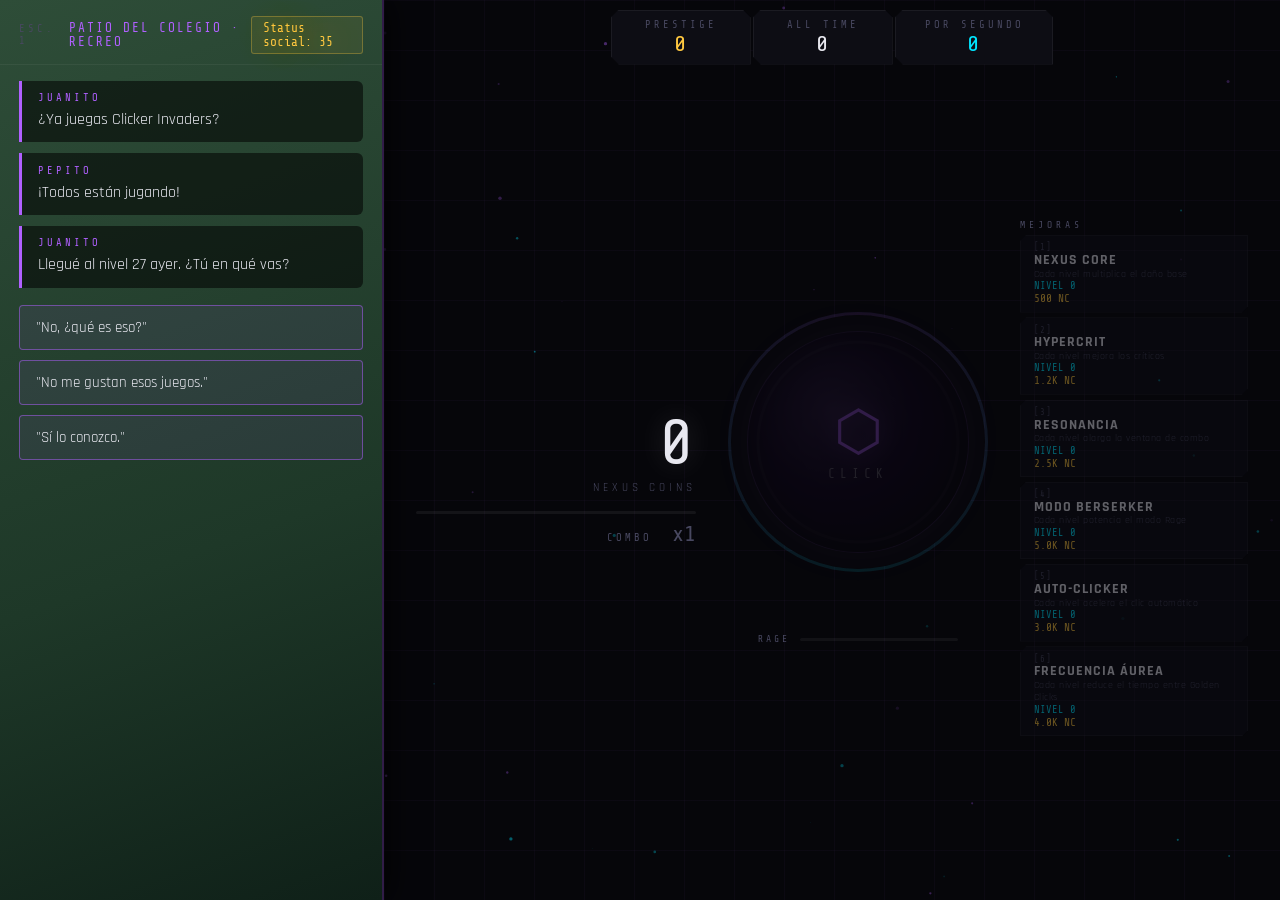
==== commit 335a1927: "fix: mejoras" ====
--- a/game/index.html
+++ b/game/index.html
@@ -6,7 +6,7 @@
     <title>Clicker Invaders - La Historia</title>
     <link rel="preconnect" href="https://fonts.googleapis.com">
     <link href="https://fonts.googleapis.com/css2?family=Rajdhani:wght@400;600;700&family=Share+Tech+Mono&display=swap" rel="stylesheet">
-    <link rel="stylesheet" href="clicker-styles.css">
+    <link rel="stylesheet" href="../clicker/style.css">
     <link rel="stylesheet" href="styles.css">
 </head>
 <body>
@@ -262,22 +262,24 @@
 <!-- =============================================
      SCRIPTS
 ============================================= -->
-<script src="js/state.js"></script>
-<script src="js/autosave.js"></script>
-<script src="js/particles.js"></script>
-<script src="js/rage.js"></script>
-<script src="js/combo.js"></script>
-<script src="js/effects.js"></script>
-<script src="js/upgrade.js"></script>
-<script src="js/auto-clicker.js"></script>
-<script src="js/golden-click.js"></script>
-<script src="js/psychedelia.js"></script>
-<script src="js/ui.js"></script>
-<script src="js/upgrades-ui.js"></script>
-<script src="js/prestige.js"></script>
-<script src="js/game-over.js"></script>
-<script src="js/engine.js"></script>
-<script src="js/input.js"></script>
+<script src="../clicker/js/state.js"></script>
+<script src="../clicker/js/autosave.js"></script>
+<script src="../clicker/js/particles.js"></script>
+<script src="../clicker/js/rage.js"></script>
+<script src="../clicker/js/combo.js"></script>
+<script src="../clicker/js/effects.js"></script>
+<script src="../clicker/js/upgrade.js"></script>
+<script src="../clicker/js/auto-clicker.js"></script>
+<script src="../clicker/js/golden-click.js"></script>
+<script src="../clicker/js/psychedelia.js"></script>
+<script src="../clicker/js/ui.js"></script>
+<script src="../clicker/js/upgrades-ui.js"></script>
+<script src="../clicker/js/prestige.js"></script>
+<script src="../clicker/js/game-over.js"></script>
+<script src="js/game-over-wrapper.js"></script>
+<script src="../clicker/js/engine.js"></script>
+<script src="../clicker/js/input.js"></script>
 <script src="game.js"></script>
+<script src="../clicker/js/main.js"></script>
 </body>
 </html>
--- a/clicker/style.css
+++ b/clicker/style.css
@@ -0,0 +1,1143 @@
+/* =============================================
+   NEXUS CLICKER — style.css
+   Dark neon, CRT-adjacent, hyper-addictive UI
+============================================= */
+
+:root {
+    --c-bg:       #06060a;
+    --c-panel:    #0d0d14;
+    --c-border:   rgba(255,255,255,0.06);
+    --c-text:     #e8e8f0;
+    --c-muted:    #484860;
+    --c-accent:   #b060ff;
+    --c-cyan:     #00e5ff;
+    --c-gold:     #ffc840;
+    --c-red:      #ff2055;
+    --c-green:    #00ff9d;
+    --c-rage:     #ff3300;
+    --font-mono:  'Share Tech Mono', monospace;
+    --font-ui:    'Rajdhani', sans-serif;
+    --glow-acc:   0 0 20px rgba(176,96,255,0.5);
+    --glow-cyan:  0 0 20px rgba(0,229,255,0.5);
+    --glow-gold:  0 0 30px rgba(255,200,64,0.7);
+    --glow-red:   0 0 25px rgba(255,32,85,0.6);
+}
+
+*, *::before, *::after { margin:0; padding:0; box-sizing:border-box; }
+
+body {
+    font-family: var(--font-ui);
+    background: var(--c-bg);
+    color: var(--c-text);
+    overflow: hidden;
+    height: 100vh;
+    width: 100vw;
+    user-select: none;
+}
+
+/* =============================================
+   FONDO
+============================================= */
+#game-container {
+    position: relative;
+    width: 100vw;
+    height: 100vh;
+    overflow: hidden;
+    display: flex;
+    flex-direction: column;
+}
+
+#particle-canvas {
+    position: absolute;
+    inset: 0;
+    z-index: 0;
+    pointer-events: none;
+}
+
+#grid-overlay {
+    position: absolute;
+    inset: 0;
+    z-index: 0;
+    pointer-events: none;
+    background-image:
+        linear-gradient(rgba(176,96,255,0.03) 1px, transparent 1px),
+        linear-gradient(90deg, rgba(176,96,255,0.03) 1px, transparent 1px);
+    background-size: 50px 50px;
+}
+
+/* =============================================
+   HUD SUPERIOR
+============================================= */
+#hud-top {
+    position: relative;
+    z-index: 10;
+    display: flex;
+    justify-content: center;
+    gap: 2px;
+    padding: 0.6rem 1rem 0;
+}
+
+.hud-block {
+    display: flex;
+    flex-direction: column;
+    align-items: center;
+    padding: 0.5rem 1.8rem;
+    border: 1px solid var(--c-border);
+    background: var(--c-panel);
+    min-width: 140px;
+    position: relative;
+    clip-path: polygon(8px 0%, calc(100% - 8px) 0%, 100% 8px, 100% 100%, calc(100% - 8px) 100%, 8px 100%, 0% calc(100% - 8px), 0% 8px);
+}
+
+.hud-label {
+    font-size: 0.65rem;
+    letter-spacing: 3px;
+    color: var(--c-muted);
+    font-family: var(--font-mono);
+    text-transform: uppercase;
+}
+
+.hud-value {
+    font-family: var(--font-mono);
+    font-size: 1.4rem;
+    color: var(--c-text);
+    letter-spacing: 2px;
+    transition: color 0.2s;
+}
+
+#block-prestige .hud-value { color: var(--c-gold); }
+#block-cps .hud-value { color: var(--c-cyan); }
+
+/* =============================================
+   MAIN LAYOUT
+============================================= */
+#main-area {
+    position: relative;
+    z-index: 5;
+    flex: 1;
+    display: grid;
+    grid-template-columns: 1fr auto 1fr;
+    align-items: center;
+    gap: 2rem;
+    padding: 1rem 2rem 1.5rem;
+    max-width: 1200px;
+    margin: 0 auto;
+    width: 100%;
+}
+
+/* =============================================
+   SCORE
+============================================= */
+#score-section {
+    display: flex;
+    flex-direction: column;
+    align-items: flex-end;
+    gap: 1rem;
+}
+
+#score-wrapper { text-align: right; }
+
+#score-display {
+    font-family: var(--font-mono);
+    font-size: clamp(2.5rem, 5vw, 4rem);
+    font-weight: 400;
+    color: var(--c-text);
+    text-shadow: 0 0 30px rgba(255,255,255,0.15);
+    transition: transform 0.1s, color 0.2s;
+    line-height: 1;
+    letter-spacing: 2px;
+}
+
+#score-display.bump {
+    transform: scale(1.04);
+    color: #fff;
+}
+
+#score-label {
+    font-size: 0.7rem;
+    letter-spacing: 4px;
+    color: var(--c-muted);
+    margin-top: 0.4rem;
+}
+
+#combo-wrapper {
+    width: 280px;
+    text-align: right;
+}
+
+#combo-bar-track {
+    height: 3px;
+    background: rgba(255,255,255,0.06);
+    border-radius: 2px;
+    overflow: hidden;
+    margin-bottom: 0.4rem;
+}
+
+#combo-bar-fill {
+    height: 100%;
+    width: 0%;
+    background: linear-gradient(90deg, var(--c-accent), var(--c-cyan));
+    border-radius: 2px;
+    transition: width 0.1s linear;
+}
+
+#combo-info {
+    display: flex;
+    justify-content: flex-end;
+    align-items: baseline;
+    gap: 0.5rem;
+}
+
+#combo-label {
+    font-size: 0.65rem;
+    letter-spacing: 3px;
+    color: var(--c-muted);
+    font-family: var(--font-mono);
+}
+
+#combo-count {
+    font-family: var(--font-mono);
+    font-size: 1.4rem;
+    color: var(--c-accent);
+    text-shadow: var(--glow-acc);
+    transition: color 0.2s, text-shadow 0.2s;
+    min-width: 3ch;
+}
+
+/* =============================================
+   CLICKER BUTTON
+============================================= */
+#clicker-section {
+    display: flex;
+    flex-direction: column;
+    align-items: center;
+    gap: 1.2rem;
+}
+
+#click-ring-outer {
+    width: 260px;
+    height: 260px;
+    border-radius: 50%;
+    background: conic-gradient(from 0deg, rgba(176,96,255,0.1), rgba(0,229,255,0.1), rgba(176,96,255,0.1));
+    padding: 3px;
+    animation: ring-spin 8s linear infinite;
+    flex-shrink: 0;
+}
+
+@keyframes ring-spin {
+    from { transform: rotate(0deg); }
+    to   { transform: rotate(360deg); }
+}
+
+#click-ring-inner {
+    width: 100%;
+    height: 100%;
+    border-radius: 50%;
+    background: var(--c-bg);
+    display: flex;
+    align-items: center;
+    justify-content: center;
+    animation: ring-spin 8s linear infinite reverse;
+}
+
+#click-btn {
+    position: relative;
+    width: 220px;
+    height: 220px;
+    border-radius: 50%;
+    border: none;
+    background: radial-gradient(circle at 38% 35%,
+        rgba(176,96,255,0.25) 0%,
+        rgba(100,0,200,0.15) 40%,
+        rgba(0,0,0,0.6) 100%);
+    cursor: pointer;
+    outline: none;
+    overflow: hidden;
+    transition: transform 0.08s;
+    box-shadow:
+        0 0 0 1px rgba(176,96,255,0.2),
+        inset 0 0 40px rgba(0,0,0,0.5),
+        0 0 50px rgba(176,96,255,0.15);
+}
+
+#click-btn:active {
+    transform: scale(0.91) !important;
+    box-shadow:
+        0 0 0 1px rgba(176,96,255,0.4),
+        inset 0 0 60px rgba(176,96,255,0.2),
+        0 0 80px rgba(176,96,255,0.3);
+}
+
+#btn-core {
+    position: absolute;
+    inset: 0;
+    display: flex;
+    flex-direction: column;
+    align-items: center;
+    justify-content: center;
+    gap: 0.5rem;
+    z-index: 2;
+    pointer-events: none;
+}
+
+#btn-icon {
+    font-size: 3.5rem;
+    color: var(--c-accent);
+    text-shadow: var(--glow-acc);
+    animation: icon-pulse 2s ease-in-out infinite;
+    line-height: 1;
+}
+
+@keyframes icon-pulse {
+    0%, 100% { opacity: 0.8; transform: scale(1); }
+    50%       { opacity: 1;   transform: scale(1.08); text-shadow: 0 0 40px rgba(176,96,255,0.9); }
+}
+
+#btn-label {
+    font-size: 0.8rem;
+    letter-spacing: 5px;
+    color: rgba(255,255,255,0.4);
+    font-family: var(--font-mono);
+}
+
+/* SVG progress ring */
+#btn-progress-svg {
+    position: absolute;
+    inset: 0;
+    width: 100%;
+    height: 100%;
+    transform: rotate(-90deg);
+    pointer-events: none;
+    z-index: 1;
+}
+
+#btn-progress-track {
+    fill: none;
+    stroke: rgba(255,255,255,0.04);
+    stroke-width: 3;
+}
+
+#btn-progress-fill {
+    fill: none;
+    stroke: var(--c-accent);
+    stroke-width: 3;
+    stroke-linecap: round;
+    stroke-dasharray: 628;
+    stroke-dashoffset: 628;
+    transition: stroke-dashoffset 0.3s ease-out;
+    filter: drop-shadow(0 0 4px var(--c-accent));
+}
+
+/* Idle animation */
+#click-btn.idle-bounce {
+    animation: idle-bounce 3s ease-in-out infinite;
+}
+
+@keyframes idle-bounce {
+    0%, 100% { transform: translateY(0px); }
+    50%       { transform: translateY(-6px); }
+}
+
+/* Estados especiales */
+#click-btn.rage-mode {
+    box-shadow:
+        0 0 0 2px rgba(255,32,85,0.5),
+        0 0 60px rgba(255,51,0,0.4),
+        inset 0 0 50px rgba(255,0,0,0.1);
+    animation: rage-pulse 0.3s ease-in-out infinite;
+}
+
+@keyframes rage-pulse {
+    0%, 100% { box-shadow: 0 0 0 2px rgba(255,32,85,0.5), 0 0 40px rgba(255,51,0,0.3); }
+    50%       { box-shadow: 0 0 0 3px rgba(255,32,85,0.8), 0 0 80px rgba(255,51,0,0.6); }
+}
+
+/* RAGE OVERLAY */
+#rage-overlay {
+    position: fixed;
+    inset: 0;
+    z-index: 4;
+    pointer-events: none;
+    background: radial-gradient(ellipse at center, transparent 40%, rgba(255,32,85,0.12) 100%);
+    animation: rage-vein 1s ease-in-out infinite;
+}
+
+@keyframes rage-vein {
+    0%, 100% { opacity: 0.6; }
+    50%       { opacity: 1; }
+}
+
+#rage-overlay.hidden { display: none; }
+
+/* MULTIPLIER */
+#multiplier-display {
+    font-family: var(--font-mono);
+    font-size: 1.2rem;
+    color: var(--c-gold);
+    text-shadow: var(--glow-gold);
+    letter-spacing: 3px;
+    min-height: 1.5rem;
+    text-align: center;
+    transition: opacity 0.3s;
+}
+
+/* RAGE BAR */
+#rage-bar-wrapper {
+    display: flex;
+    align-items: center;
+    gap: 0.6rem;
+    width: 200px;
+}
+
+#rage-label {
+    font-size: 0.6rem;
+    letter-spacing: 3px;
+    color: var(--c-muted);
+    font-family: var(--font-mono);
+    flex-shrink: 0;
+}
+
+#rage-bar-track {
+    flex: 1;
+    height: 3px;
+    background: rgba(255,255,255,0.05);
+    border-radius: 2px;
+    overflow: hidden;
+}
+
+#rage-bar-fill {
+    height: 100%;
+    width: 0%;
+    background: linear-gradient(90deg, #ff6600, #ff0055);
+    border-radius: 2px;
+    transition: width 0.1s;
+}
+
+/* =============================================
+   UPGRADES
+============================================= */
+#upgrades-section {
+    display: flex;
+    flex-direction: column;
+    gap: 0.3rem;
+}
+
+#upgrades-title {
+    font-size: 0.6rem;
+    letter-spacing: 4px;
+    color: var(--c-muted);
+    font-family: var(--font-mono);
+}
+
+#upgrades-list {
+    display: flex;
+    flex-direction: column;
+    gap: 0.3rem;
+}
+
+.upgrade-card {
+    background: var(--c-panel);
+    border: 1px solid var(--c-border);
+    padding: 0.4rem 0.8rem;
+    cursor: pointer;
+    position: relative;
+    overflow: hidden;
+    transition: border-color 0.2s, transform 0.1s;
+    clip-path: polygon(6px 0%, 100% 0%, 100% calc(100% - 6px), calc(100% - 6px) 100%, 0% 100%, 0% 6px);
+}
+
+.upgrade-card:hover:not(.locked) {
+    border-color: rgba(176,96,255,0.35);
+    transform: translateX(3px);
+}
+
+.upgrade-card:active:not(.locked) {
+    transform: translateX(3px) scale(0.98);
+}
+
+.upgrade-card.locked {
+    cursor: not-allowed;
+    opacity: 0.4;
+}
+
+.upgrade-card.owned {
+    border-color: rgba(0,229,255,0.2);
+    cursor: default;
+}
+
+.upgrade-card.owned::before {
+    content: '';
+    position: absolute;
+    left: 0; top: 0; bottom: 0;
+    width: 2px;
+    background: var(--c-cyan);
+    box-shadow: var(--glow-cyan);
+}
+
+.upgrade-shine {
+    position: absolute;
+    inset: 0;
+    background: linear-gradient(90deg, transparent 0%, rgba(176,96,255,0.06) 50%, transparent 100%);
+    transform: translateX(-100%);
+    transition: none;
+}
+
+.upgrade-card:hover:not(.locked) .upgrade-shine {
+    transform: translateX(100%);
+    transition: transform 0.4s ease;
+}
+
+.upgrade-key {
+    font-family: var(--font-mono);
+    font-size: 0.55rem;
+    color: var(--c-muted);
+    letter-spacing: 1px;
+    margin-bottom: 0.1rem;
+}
+
+.upgrade-name {
+    font-size: 0.85rem;
+    font-weight: 700;
+    letter-spacing: 1px;
+    color: var(--c-text);
+    line-height: 1;
+}
+
+.upgrade-desc {
+    font-size: 0.65rem;
+    color: var(--c-muted);
+    letter-spacing: 0.5px;
+    line-height: 1.2;
+}
+
+.upgrade-level {
+    font-family: var(--font-mono);
+    font-size: 0.65rem;
+    color: var(--c-cyan);
+}
+
+.upgrade-cost {
+    font-family: var(--font-mono);
+    font-size: 0.7rem;
+    color: var(--c-gold);
+}
+
+.upgrade-card.owned .upgrade-cost {
+    color: var(--c-cyan);
+}
+
+.upgrade-progress {
+    position: absolute;
+    bottom: 0; left: 0;
+    height: 2px;
+    background: rgba(176,96,255,0.4);
+    transition: width 0.3s ease-out;
+}
+
+/* PRESTIGE */
+#prestige-section {
+    position: fixed;
+    bottom: 0;
+    left: 0;
+    right: 0;
+    z-index: 30;
+    display: flex;
+    flex-direction: column;
+    align-items: center;
+    gap: 0.2rem;
+    padding: 1rem 1rem 1.5rem;
+    background: linear-gradient(0deg, rgba(6,6,10,0.95) 60%, transparent);
+    pointer-events: none;
+}
+
+#prestige-section #prestige-btn {
+    pointer-events: auto;
+    padding: 1rem 2rem;
+    background: transparent;
+    border: 1px solid rgba(255,200,64,0.4);
+    color: var(--c-gold);
+    font-family: var(--font-ui);
+    font-size: 1rem;
+    font-weight: 700;
+    letter-spacing: 4px;
+    cursor: pointer;
+    text-transform: uppercase;
+    transition: all 0.3s;
+    text-shadow: var(--glow-gold);
+    animation: prestige-glow 2s ease-in-out infinite;
+    clip-path: polygon(8px 0%, calc(100% - 8px) 0%, 100% 8px, 100% 100%, calc(100% - 8px) 100%, 8px 100%, 0% calc(100% - 8px), 0% 8px);
+}
+
+#prestige-section #prestige-btn:hover {
+    background: rgba(255,200,64,0.08);
+    border-color: var(--c-gold);
+    box-shadow: 0 0 30px rgba(255,200,64,0.2);
+}
+
+#prestige-hint {
+    font-family: var(--font-mono);
+    font-size: 0.65rem;
+    color: var(--c-muted);
+    letter-spacing: 3px;
+    pointer-events: none;
+}
+
+@keyframes prestige-glow {
+    0%, 100% { box-shadow: 0 0 10px rgba(255,200,64,0.1); }
+    50%       { box-shadow: 0 0 25px rgba(255,200,64,0.3); }
+}
+
+.hidden { display: none !important; }
+
+/* =============================================
+   FLOATING NUMBERS
+============================================= */
+#floating-layer {
+    position: fixed;
+    inset: 0;
+    pointer-events: none;
+    z-index: 50;
+    overflow: hidden;
+}
+
+.float-num {
+    position: absolute;
+    font-family: var(--font-mono);
+    font-size: 1.5rem;
+    font-weight: 400;
+    color: var(--c-cyan);
+    text-shadow: var(--glow-cyan);
+    pointer-events: none;
+    white-space: nowrap;
+    animation: float-up 1s forwards ease-out;
+}
+
+.float-num.crit {
+    font-size: 2.6rem;
+    color: var(--c-gold);
+    text-shadow: var(--glow-gold);
+}
+
+.float-num.combo-bonus {
+    font-size: 2rem;
+    color: var(--c-accent);
+    text-shadow: var(--glow-acc);
+}
+
+.float-num.rage-hit {
+    font-size: 3rem;
+    color: var(--c-red);
+    text-shadow: var(--glow-red);
+}
+
+.float-num.golden {
+    font-size: 3.5rem;
+    color: var(--c-gold);
+    text-shadow: 0 0 40px rgba(255,200,64,0.9), 0 0 80px rgba(255,200,64,0.5);
+}
+
+@keyframes float-up {
+    0%   { opacity: 1;   transform: translateY(0)     scale(1); }
+    20%  { opacity: 1;   transform: translateY(-20px) scale(1.1); }
+    100% { opacity: 0;   transform: translateY(-120px) scale(0.8); }
+}
+
+/* =============================================
+   TOAST / NOTIFICACIONES
+============================================= */
+#toast-container {
+    position: fixed;
+    bottom: 2rem;
+    left: 50%;
+    transform: translateX(-50%);
+    z-index: 60;
+    display: flex;
+    flex-direction: column;
+    gap: 0.5rem;
+    align-items: center;
+    pointer-events: none;
+}
+
+.toast {
+    background: var(--c-panel);
+    border: 1px solid rgba(176,96,255,0.25);
+    padding: 0.6rem 1.5rem;
+    font-family: var(--font-mono);
+    font-size: 0.85rem;
+    letter-spacing: 2px;
+    color: var(--c-text);
+    clip-path: polygon(8px 0%, calc(100% - 8px) 0%, 100% 8px, 100% 100%, calc(100% - 8px) 100%, 8px 100%, 0% calc(100% - 8px), 0% 8px);
+    animation: toast-in 0.3s ease-out, toast-out 0.4s 2.6s forwards ease-in;
+    text-align: center;
+}
+
+.toast.gold {
+    border-color: rgba(255,200,64,0.5);
+    color: var(--c-gold);
+    text-shadow: var(--glow-gold);
+}
+
+.toast.danger {
+    border-color: rgba(255,32,85,0.5);
+    color: var(--c-red);
+}
+
+@keyframes toast-in {
+    from { opacity: 0; transform: translateY(10px) scale(0.95); }
+    to   { opacity: 1; transform: translateY(0) scale(1); }
+}
+
+@keyframes toast-out {
+    from { opacity: 1; }
+    to   { opacity: 0; transform: translateY(-10px); }
+}
+
+/* =============================================
+   GOLDEN CLICK BUTTON
+============================================= */
+#golden-btn {
+    position: fixed;
+    z-index: 70;
+    width: 60px;
+    height: 60px;
+    border-radius: 50%;
+    border: 2px solid rgba(255,200,64,0.6);
+    background: radial-gradient(circle, rgba(255,200,64,0.2), transparent);
+    color: var(--c-gold);
+    font-size: 1.6rem;
+    cursor: pointer;
+    animation: golden-spin 4s linear infinite, golden-appear 0.5s ease-out;
+    box-shadow: 0 0 30px rgba(255,200,64,0.5), 0 0 60px rgba(255,200,64,0.2);
+    transition: transform 0.1s;
+}
+
+#golden-btn:hover { transform: scale(1.15); }
+#golden-btn:active { transform: scale(0.9); }
+
+@keyframes golden-spin {
+    from { box-shadow: 0 0 30px rgba(255,200,64,0.5); }
+    50%  { box-shadow: 0 0 60px rgba(255,200,64,0.9), 0 0 100px rgba(255,200,64,0.3); }
+    to   { box-shadow: 0 0 30px rgba(255,200,64,0.5); }
+}
+
+@keyframes golden-appear {
+    from { opacity: 0; transform: scale(0) rotate(-180deg); }
+    to   { opacity: 1; transform: scale(1) rotate(0deg); }
+}
+
+/* =============================================
+   SHAKE & EFFECTS
+============================================= */
+@keyframes screen-shake {
+    0%   { transform: translate(0,0) rotate(0deg); }
+    15%  { transform: translate(-3px, 2px) rotate(-0.5deg); }
+    30%  { transform: translate(3px, -2px) rotate(0.5deg); }
+    45%  { transform: translate(-2px, 3px) rotate(-0.3deg); }
+    60%  { transform: translate(2px, -3px) rotate(0.3deg); }
+    75%  { transform: translate(-1px, 1px) rotate(-0.2deg); }
+    90%  { transform: translate(1px, -1px) rotate(0.2deg); }
+    100% { transform: translate(0,0) rotate(0deg); }
+}
+
+.screen-shake {
+    animation: screen-shake 0.35s ease-in-out;
+}
+
+/* Flash blanco en critical */
+#game-container::after {
+    content: '';
+    position: fixed;
+    inset: 0;
+    background: white;
+    opacity: 0;
+    pointer-events: none;
+    z-index: 3;
+    transition: opacity 0.05s;
+}
+
+#game-container.flash-white::after {
+    opacity: 0.07;
+}
+
+/* =============================================
+   RESPONSIVE (mínimo viable)
+============================================= */
+@media (max-width: 900px) {
+    #main-area {
+        grid-template-columns: 1fr;
+        grid-template-rows: auto auto auto;
+        padding: 0.5rem 1rem;
+        gap: 0.8rem;
+    }
+    #score-section { align-items: center; }
+    #score-wrapper { text-align: center; }
+    #combo-wrapper { text-align: center; }
+    #combo-info { justify-content: center; }
+    #upgrades-section { align-items: center; }
+    #upgrades-list { width: 100%; max-width: 400px; }
+    #click-ring-outer { width: 200px; height: 200px; }
+    #click-btn { width: 170px; height: 170px; }
+    #btn-icon { font-size: 2.8rem; }
+    .hud-block { min-width: 100px; padding: 0.4rem 0.8rem; }
+    .hud-value { font-size: 1.1rem; }
+}
+
+/* ============================
+   PSYCHEDELIA OVERLAYS
+   ============================ */
+.psych-overlay {
+    position: fixed;
+    inset: 0;
+    pointer-events: none;
+    z-index: 9997;
+}
+
+#psych-scanlines {
+    background: repeating-linear-gradient(
+        0deg,
+        transparent 0px,
+        transparent 3px,
+        rgba(0, 0, 0, 0.25) 3px,
+        rgba(0, 0, 0, 0.25) 6px
+    );
+    background-size: 100% 6px;
+    opacity: 0;
+    transition: opacity 0.8s ease;
+}
+
+#psych-vignette {
+    background: radial-gradient(
+        ellipse at center,
+        transparent 40%,
+        rgba(0, 0, 0, 0.8) 100%
+    );
+    opacity: 0;
+    transition: opacity 0.8s ease;
+}
+
+#psych-noise {
+    width: 100%;
+    height: 100%;
+    image-rendering: pixelated;
+    opacity: 0;
+    transition: opacity 0.5s ease;
+    display: none;
+    mix-blend-mode: overlay;
+}
+
+#psych-lsd {
+    width: 100%;
+    height: 100%;
+    image-rendering: auto;
+    opacity: 0;
+    transition: opacity 0.8s ease;
+    display: none;
+    mix-blend-mode: overlay;
+}
+
+#psych-static {
+    width: 100%;
+    height: 100%;
+    image-rendering: pixelated;
+    opacity: 1;
+    display: none;
+    z-index: 9998;
+    pointer-events: none;
+    position: fixed;
+    inset: 0;
+}
+
+/* ─── POLYBIUS TEXT ─── */
+
+.psych-polybius {
+    position: fixed;
+    inset: 0;
+    z-index: 10000;
+    pointer-events: none;
+    display: flex;
+    align-items: center;
+    justify-content: center;
+    font-family: var(--font-mono);
+    font-size: clamp(2rem, 8vw, 6rem);
+    font-weight: 700;
+    color: #fff;
+    text-shadow:
+        0 0 40px rgba(176, 96, 255, 0.9),
+        0 0 80px rgba(176, 96, 255, 0.6),
+        0 0 120px rgba(176, 96, 255, 0.3),
+        -2px -2px 0 #ff2055,
+         2px -2px 0 #00f0ff,
+        -2px  2px 0 #00f0ff,
+         2px  2px 0 #ff2055;
+    letter-spacing: 8px;
+    animation: polybiusIn 0.3s ease-out forwards;
+}
+
+.psych-polybius-out {
+    animation: polybiusOut 1.8s ease-in forwards;
+}
+
+@keyframes polybiusIn {
+    0%   { opacity: 0; transform: scale(0.3) rotate(-5deg); filter: blur(8px); }
+    100% { opacity: 1; transform: scale(1) rotate(0deg); filter: blur(0); }
+}
+
+@keyframes polybiusOut {
+    0%   { opacity: 1; transform: scale(1) rotate(0deg); filter: blur(0); }
+    60%  { opacity: 1; transform: scale(1.05); filter: blur(0); }
+    100% { opacity: 0; transform: scale(1.5) rotate(3deg); filter: blur(12px); }
+}
+
+/* ─── GAME OVER ─── */
+
+#gameover-overlay {
+    position: fixed;
+    inset: 0;
+    z-index: 20000;
+    background: rgba(0, 0, 0, 0.92);
+    display: flex;
+    align-items: center;
+    justify-content: center;
+    animation: govFadeIn 0.4s ease-out;
+}
+
+@keyframes govFadeIn {
+    0%   { opacity: 0; }
+    100% { opacity: 1; }
+}
+
+#gameover-box {
+    max-width: 520px;
+    width: 90%;
+    padding: 2rem;
+    text-align: center;
+}
+
+#gameover-title {
+    font-family: var(--font-mono);
+    font-size: clamp(2.5rem, 8vw, 5rem);
+    font-weight: 700;
+    color: #ff2055;
+    text-shadow: 0 0 40px rgba(255, 32, 85, 0.6), 0 0 80px rgba(255, 32, 85, 0.3);
+    letter-spacing: 6px;
+    margin-bottom: 0.5rem;
+}
+
+#gameover-sub {
+    font-size: 0.85rem;
+    color: var(--c-muted);
+    letter-spacing: 2px;
+    margin-bottom: 1.5rem;
+}
+
+#gameover-stats {
+    display: flex;
+    flex-wrap: wrap;
+    gap: 0.8rem;
+    justify-content: center;
+    margin-bottom: 1.5rem;
+}
+
+.gov-stat {
+    background: rgba(255, 255, 255, 0.04);
+    border: 1px solid rgba(255, 255, 255, 0.06);
+    border-radius: 8px;
+    padding: 0.6rem 1rem;
+    min-width: 100px;
+    flex: 1;
+}
+
+.gov-lbl {
+    display: block;
+    font-size: 0.6rem;
+    color: var(--c-muted);
+    letter-spacing: 1px;
+    margin-bottom: 0.2rem;
+}
+
+.gov-val {
+    display: block;
+    font-family: var(--font-mono);
+    font-size: 1rem;
+    color: var(--c-gold);
+}
+
+#gameover-actions {
+    display: flex;
+    flex-direction: column;
+    gap: 0.6rem;
+    align-items: center;
+}
+
+.gov-btn {
+    font-family: var(--font-mono);
+    font-weight: 700;
+    letter-spacing: 2px;
+    border: none;
+    border-radius: 6px;
+    padding: 0.8rem 1.5rem;
+    cursor: pointer;
+    font-size: 0.9rem;
+    width: 100%;
+    max-width: 320px;
+    transition: transform 0.15s, box-shadow 0.15s;
+}
+
+.gov-btn:hover {
+    transform: scale(1.03);
+}
+
+.gov-btn-pay {
+    background: linear-gradient(135deg, #b060ff, #ff2055);
+    color: #fff;
+    box-shadow: 0 0 20px rgba(176, 96, 255, 0.4);
+}
+
+.gov-btn-pay:hover {
+    box-shadow: 0 0 40px rgba(176, 96, 255, 0.6);
+}
+
+.gov-btn-quit {
+    background: rgba(255, 255, 255, 0.06);
+    color: var(--c-muted);
+    border: 1px solid rgba(255, 255, 255, 0.1);
+}
+
+.gov-btn-quit:hover {
+    color: #fff;
+    border-color: rgba(255, 255, 255, 0.3);
+}
+
+.gov-no-revive {
+    font-size: 0.8rem;
+    color: #ff2055;
+    letter-spacing: 1px;
+    padding: 0.5rem;
+}
+
+/* ─── PAGO FALSO ─── */
+
+#gameover-pay-sim {
+    padding: 2rem 1rem;
+}
+
+#gov-card {
+    font-size: 4rem;
+    margin-bottom: 1rem;
+    animation: cardPulse 0.6s ease-in-out infinite alternate;
+}
+
+@keyframes cardPulse {
+    0%   { transform: scale(1); }
+    100% { transform: scale(1.08); }
+}
+
+#gov-pay-status {
+    font-size: 0.9rem;
+    color: var(--c-cyan);
+    letter-spacing: 2px;
+    margin-bottom: 1rem;
+}
+
+#gov-pay-track {
+    width: 100%;
+    height: 6px;
+    background: rgba(255, 255, 255, 0.1);
+    border-radius: 3px;
+    overflow: hidden;
+}
+
+#gov-pay-fill {
+    width: 0%;
+    height: 100%;
+    background: linear-gradient(90deg, #b060ff, #ff2055);
+    border-radius: 3px;
+    transition: width 0.15s;
+}
+
+/* ─── "MIRA LO QUE TE PERDERÁS" ─── */
+
+#gov-miss-title {
+    font-size: clamp(1.1rem, 4vw, 1.6rem);
+    font-weight: 700;
+    color: var(--c-gold);
+    letter-spacing: 2px;
+    margin-bottom: 1.2rem;
+    animation: govBlink 0.8s ease-in-out infinite alternate;
+}
+
+@keyframes govBlink {
+    0%   { opacity: 0.6; }
+    100% { opacity: 1; }
+}
+
+#gov-miss-items {
+    display: flex;
+    flex-direction: column;
+    gap: 0.6rem;
+    margin-bottom: 1.2rem;
+}
+
+.gov-miss-item {
+    font-family: var(--font-mono);
+    font-size: 0.85rem;
+    color: var(--c-text);
+    padding: 0.5rem;
+    background: rgba(255, 255, 255, 0.03);
+    border: 1px solid rgba(255, 255, 255, 0.06);
+    border-radius: 6px;
+    animation: govSlideIn 0.3s ease-out backwards;
+}
+
+.gov-miss-item:nth-child(1) { animation-delay: 0.1s; }
+.gov-miss-item:nth-child(2) { animation-delay: 0.3s; }
+.gov-miss-item:nth-child(3) { animation-delay: 0.5s; }
+.gov-miss-item:nth-child(4) { animation-delay: 0.7s; }
+.gov-miss-item:nth-child(5) { animation-delay: 0.9s; }
+
+@keyframes govSlideIn {
+    0%   { opacity: 0; transform: translateX(-30px); }
+    100% { opacity: 1; transform: translateX(0); }
+}
+
+#gov-miss-pulse {
+    font-size: 0.85rem;
+    color: #ff2055;
+    letter-spacing: 1px;
+    margin-bottom: 1rem;
+    animation: govBlink 0.5s ease-in-out infinite alternate;
+}
+
+/* ─── REINICIANDO ─── */
+
+#gov-reset-title {
+    font-family: var(--font-mono);
+    font-size: clamp(1.5rem, 5vw, 2.5rem);
+    color: #ff2055;
+    letter-spacing: 4px;
+    margin-bottom: 1rem;
+}
+
+#gov-reset-track {
+    width: 100%;
+    height: 8px;
+    background: rgba(255, 255, 255, 0.08);
+    border-radius: 4px;
+    overflow: hidden;
+    margin-bottom: 0.8rem;
+}
+
+#gov-reset-fill {
+    width: 0%;
+    height: 100%;
+    background: linear-gradient(90deg, #ff2055, #b060ff);
+    border-radius: 4px;
+    transition: width 0.15s;
+}
+
+#gov-reset-text {
+    font-size: 0.75rem;
+    color: var(--c-muted);
+    letter-spacing: 1px;
+    font-family: var(--font-mono);
+}
--- a/game/styles.css
+++ b/game/styles.css
@@ -22,7 +22,7 @@
     --glow-cyan:   0 0 20px rgba(0,229,255,0.5);
 
     /* Ancho del panel narrativo */
-    --story-w: 42vw;
+    --story-w: 30vw;
     --divider: 2px;
 }
 
@@ -283,7 +283,7 @@
 .tutorial-hud {
     position: relative;
     z-index: 15;
-    padding: 0.8rem 1.2rem;
+    padding: 0.4rem 0.8rem;
     background: rgba(0,229,255,0.05);
     border-bottom: 1px solid rgba(0,229,255,0.15);
     flex-shrink: 0;
@@ -292,15 +292,15 @@
 
 .tutorial-label {
     font-family: var(--font-mono);
-    font-size: 1.4rem;
+    font-size: 1rem;
     color: var(--c-cyan);
     text-shadow: var(--glow-cyan);
-    margin-bottom: 0.2rem;
+    margin-bottom: 0.1rem;
 }
 
 .tutorial-goal {
     font-family: var(--font-mono);
-    font-size: 0.9rem;
+    font-size: 0.75rem;
     color: var(--c-gold);
 }
 
@@ -308,27 +308,30 @@
 .chat-panel {
     position: relative;
     z-index: 15;
-    padding: 0.8rem 1.2rem;
+    padding: 0.2rem 0.6rem;
     background: rgba(0,0,0,0.4);
     border-top: 1px solid rgba(255,255,255,0.05);
     flex-shrink: 0;
     pointer-events: none;
-    min-height: 80px;
+    min-height: 25px;
+    max-height: 40px;
+    overflow: hidden;
 }
 
 .chat-title {
     font-family: var(--font-mono);
-    font-size: 0.6rem;
-    letter-spacing: 3px;
+    font-size: 0.45rem;
+    letter-spacing: 1px;
     color: var(--c-muted);
-    margin-bottom: 0.5rem;
+    margin-bottom: 0.2rem;
 }
 
 .chat-msg {
-    font-size: 0.85rem;
+    font-size: 1rem;
     color: var(--c-text);
-    margin-bottom: 0.35rem;
+    margin-bottom: 0.3rem;
     animation: fadeSlideIn 0.4s ease both;
+    font-weight: 500;
 }
 
 .chat-from {
@@ -340,16 +343,16 @@
 .notif-stream {
     position: relative;
     z-index: 15;
-    padding: 0.5rem 1.2rem;
-    pointer-events: none;
-    min-height: 2rem;
+    padding: 0.3rem 0.8rem;
+    pointer-events: none;
+    min-height: 1.5rem;
 }
 
 .game-notif {
     font-family: var(--font-mono);
-    font-size: 0.85rem;
+    font-size: 0.7rem;
     color: var(--c-green);
-    margin-bottom: 0.2rem;
+    margin-bottom: 0.15rem;
     animation: notifPop 3.5s ease both;
     display: block;
 }
@@ -424,22 +427,26 @@
 .parent-whisper {
     position: relative;
     z-index: 15;
-    padding: 0.7rem 1.2rem;
-    border-top: 1px solid rgba(255,255,255,0.04);
+    padding: 1rem 1.4rem;
+    border-top: 2px solid rgba(255,200,64,0.3);
+    background: rgba(10,10,22,0.85);
     pointer-events: none;
     opacity: 0;
     transition: opacity 1.2s ease;
     flex-shrink: 0;
+    box-shadow: 0 -4px 20px rgba(0,0,0,0.5);
 }
 
 .parent-whisper.show { opacity: 1; }
 
 .parent-line {
     font-style: italic;
-    color: var(--c-muted);
-    font-size: 0.84rem;
-    margin-bottom: 0.35rem;
-    line-height: 1.4;
+    color: #e8e8f0;
+    font-size: 1rem;
+    margin-bottom: 0.5rem;
+    line-height: 1.6;
+    text-shadow: 0 0 10px rgba(255,200,64,0.3);
+    font-weight: 500;
 }
 
 /* =============================================
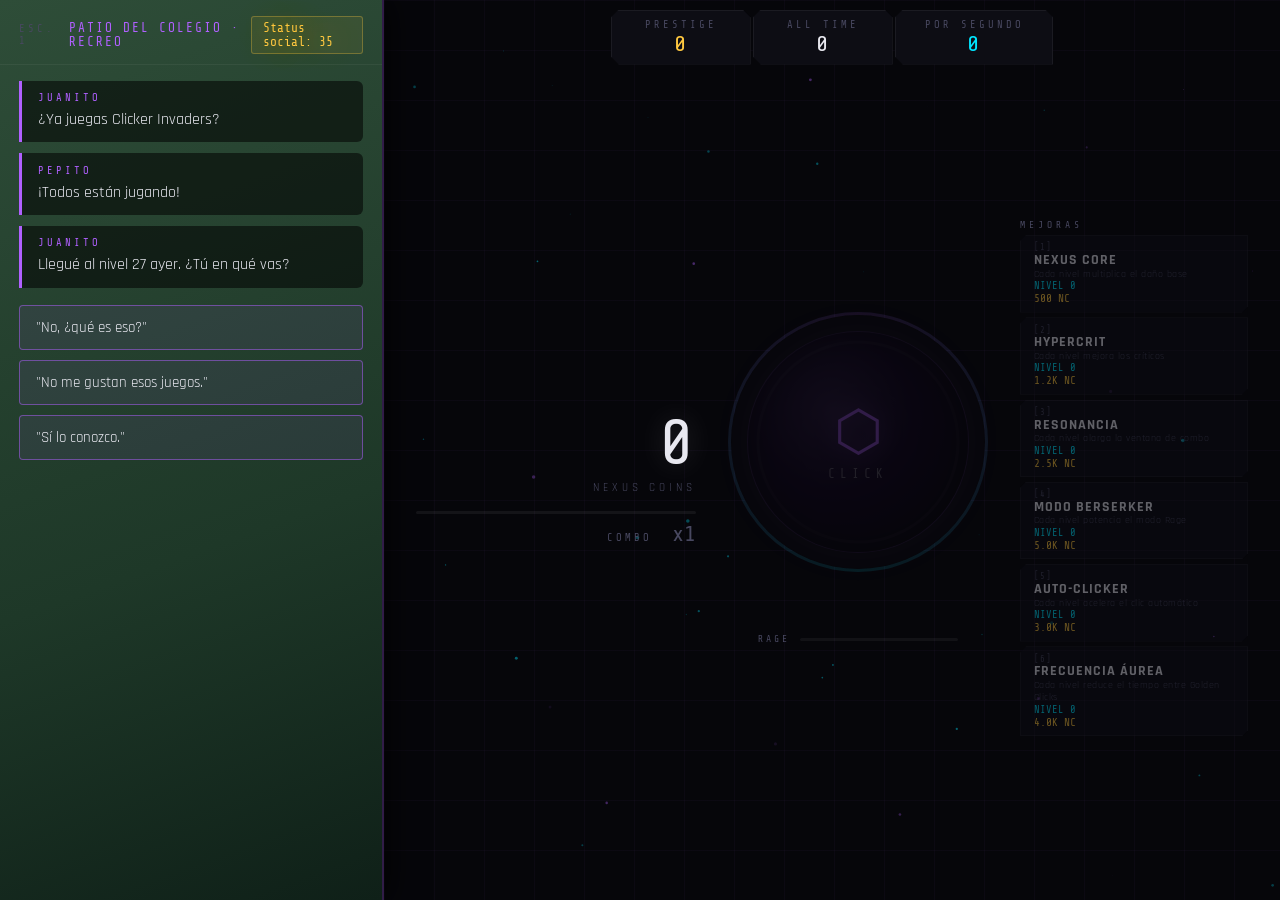
==== commit 8780c392: ":3" ====
--- a/game/index.html
+++ b/game/index.html
@@ -104,10 +104,7 @@
             </div>
         </div>
         <div class="scene-content" style="flex:1"></div>
-        <div class="parent-whisper" id="s4-parents">
-            <div class="parent-line">MAMÁ: "Ojalá fuera igual de dedicado con los estudios…"</div>
-            <div class="parent-line">PAPÁ: "Al menos en eso le va bien; solo ha bajado en química."</div>
-        </div>
+        <div class="parent-whisper" id="s4-parents"></div>
     </div>
 
     <!-- ESCENA 5: COMPRA NO AUTORIZADA -->
